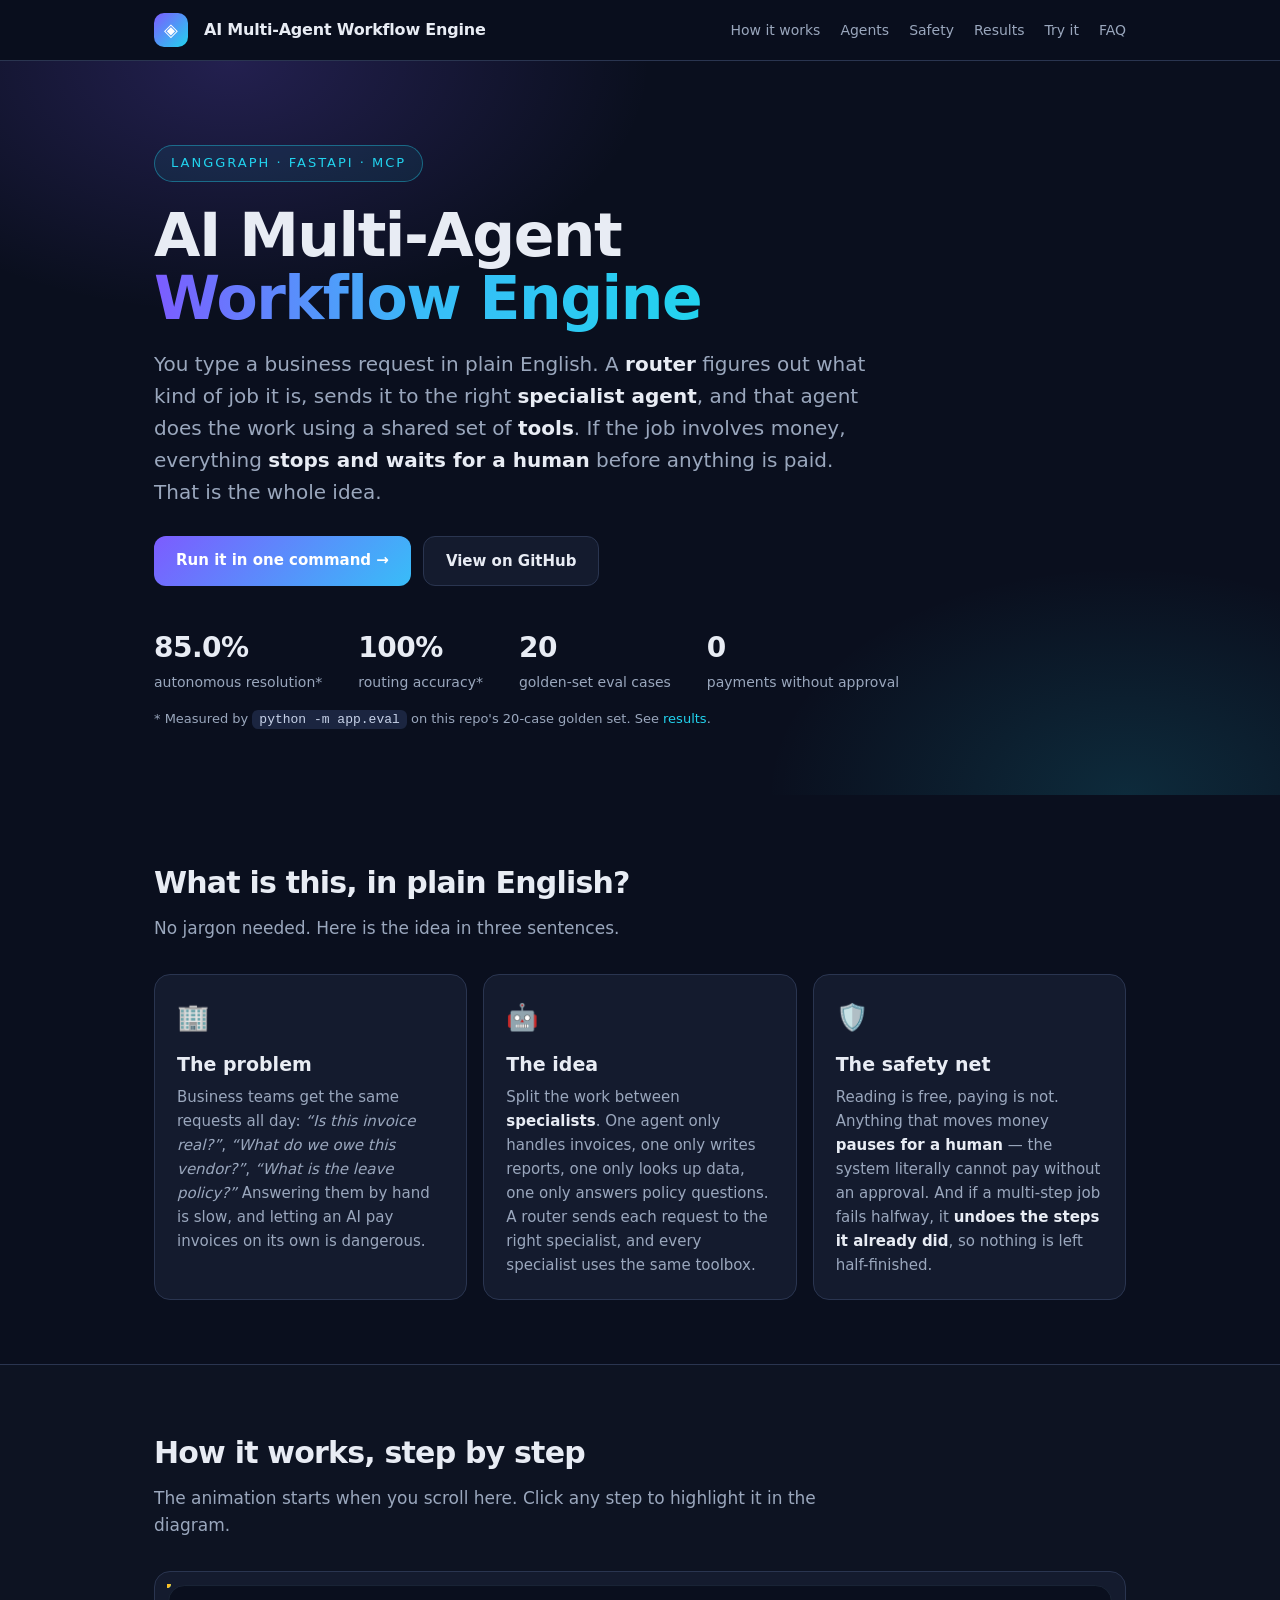
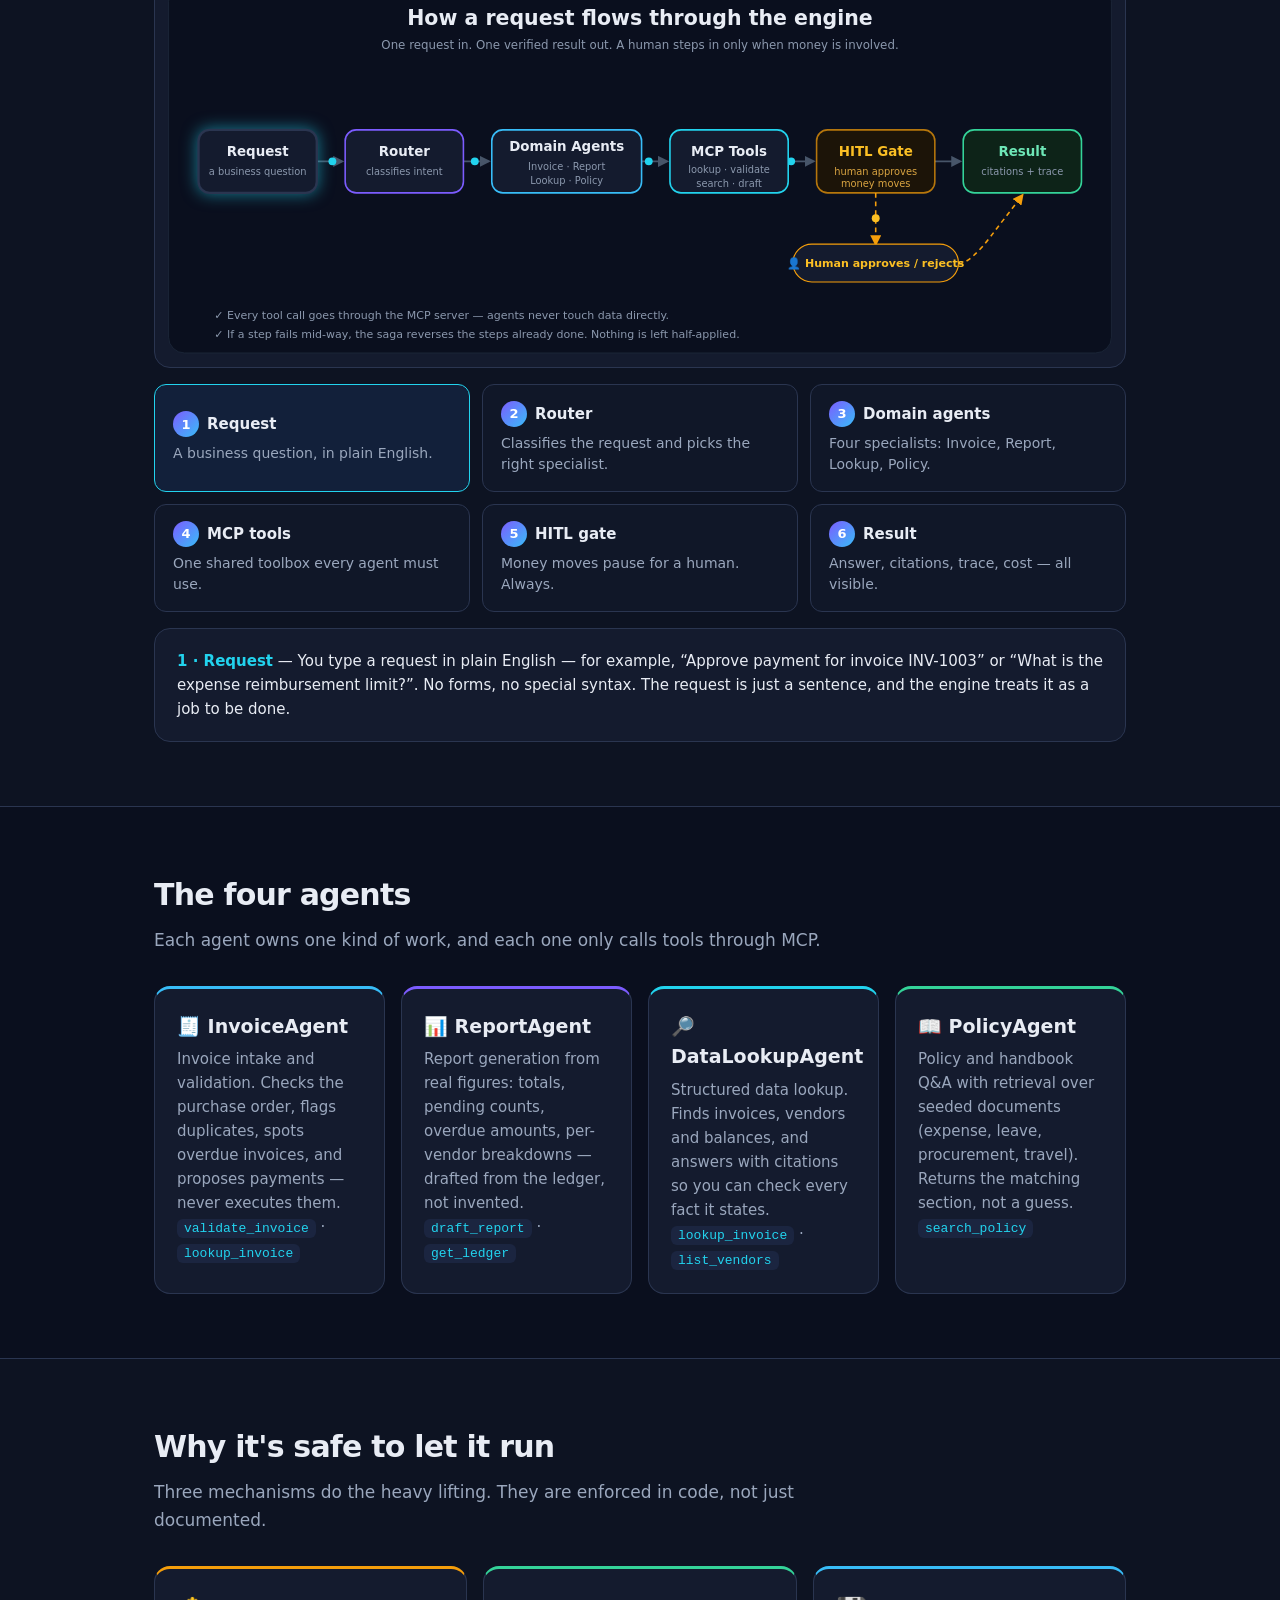
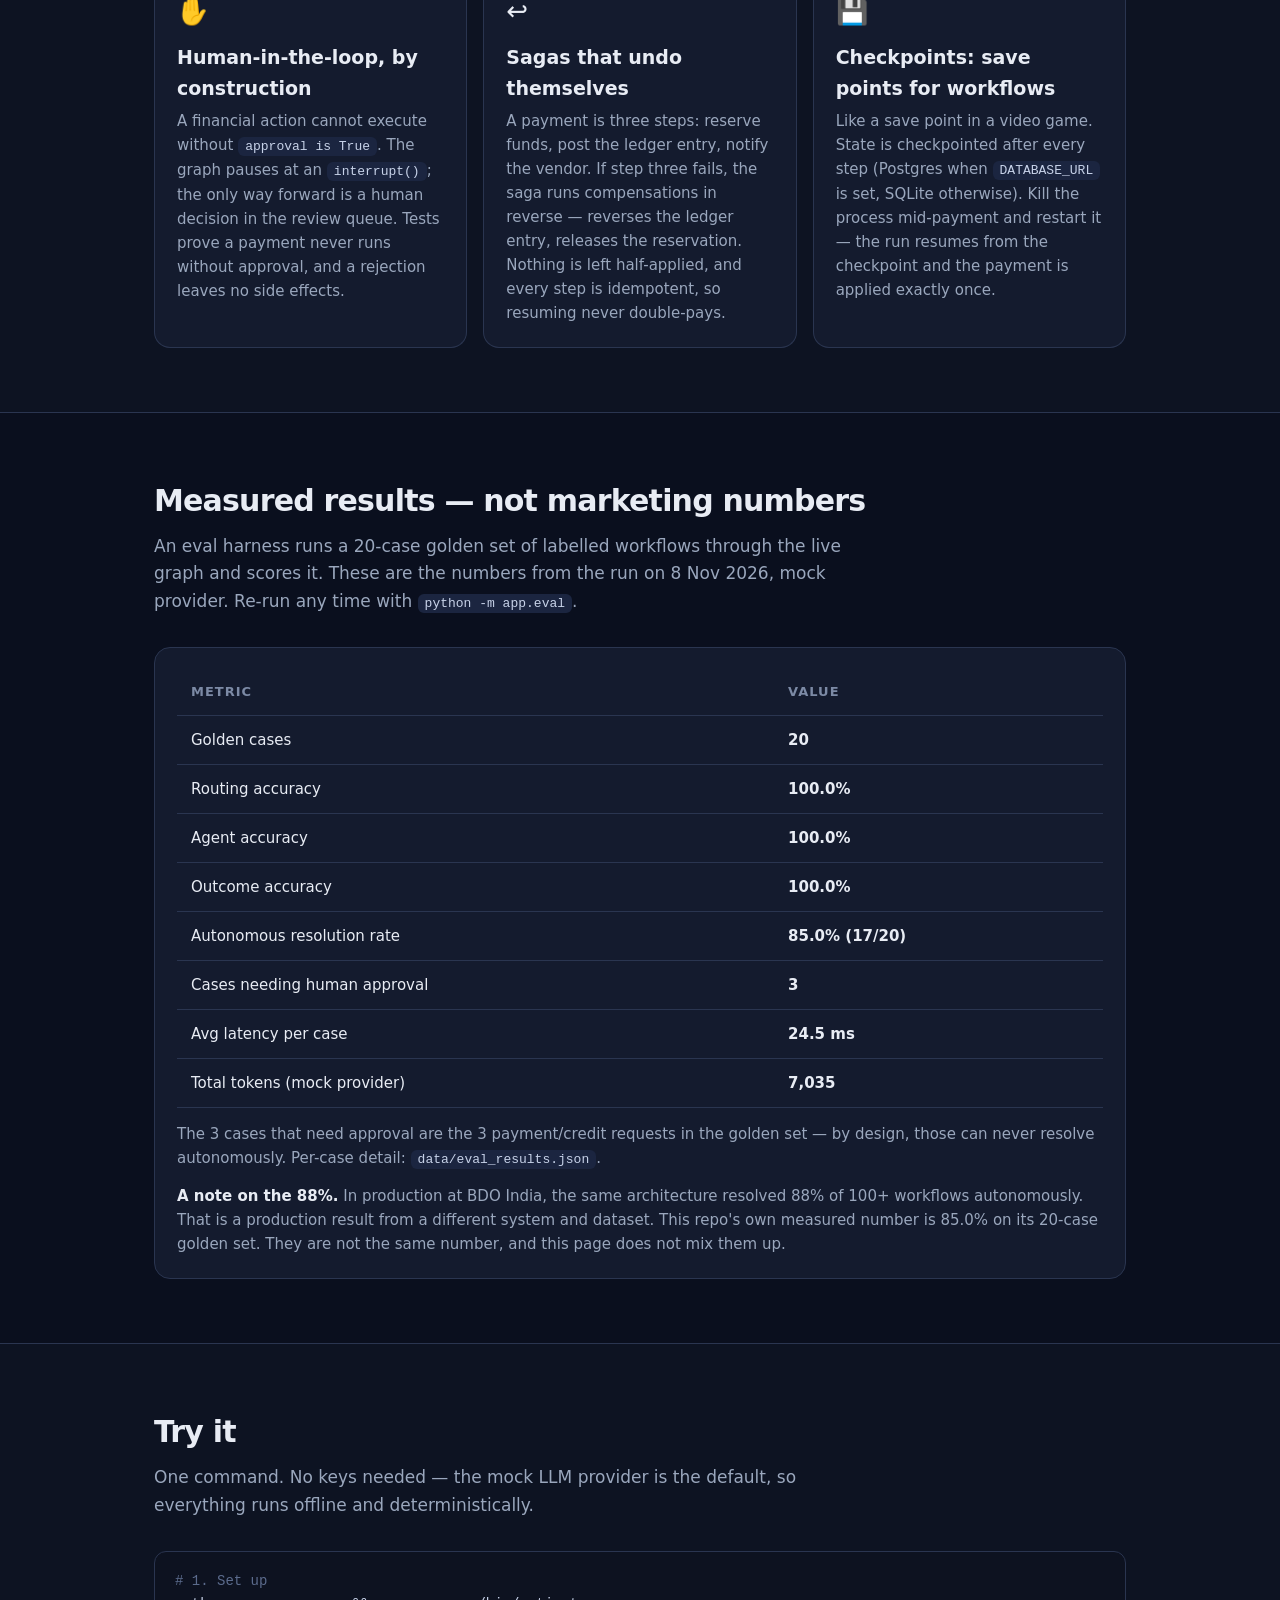
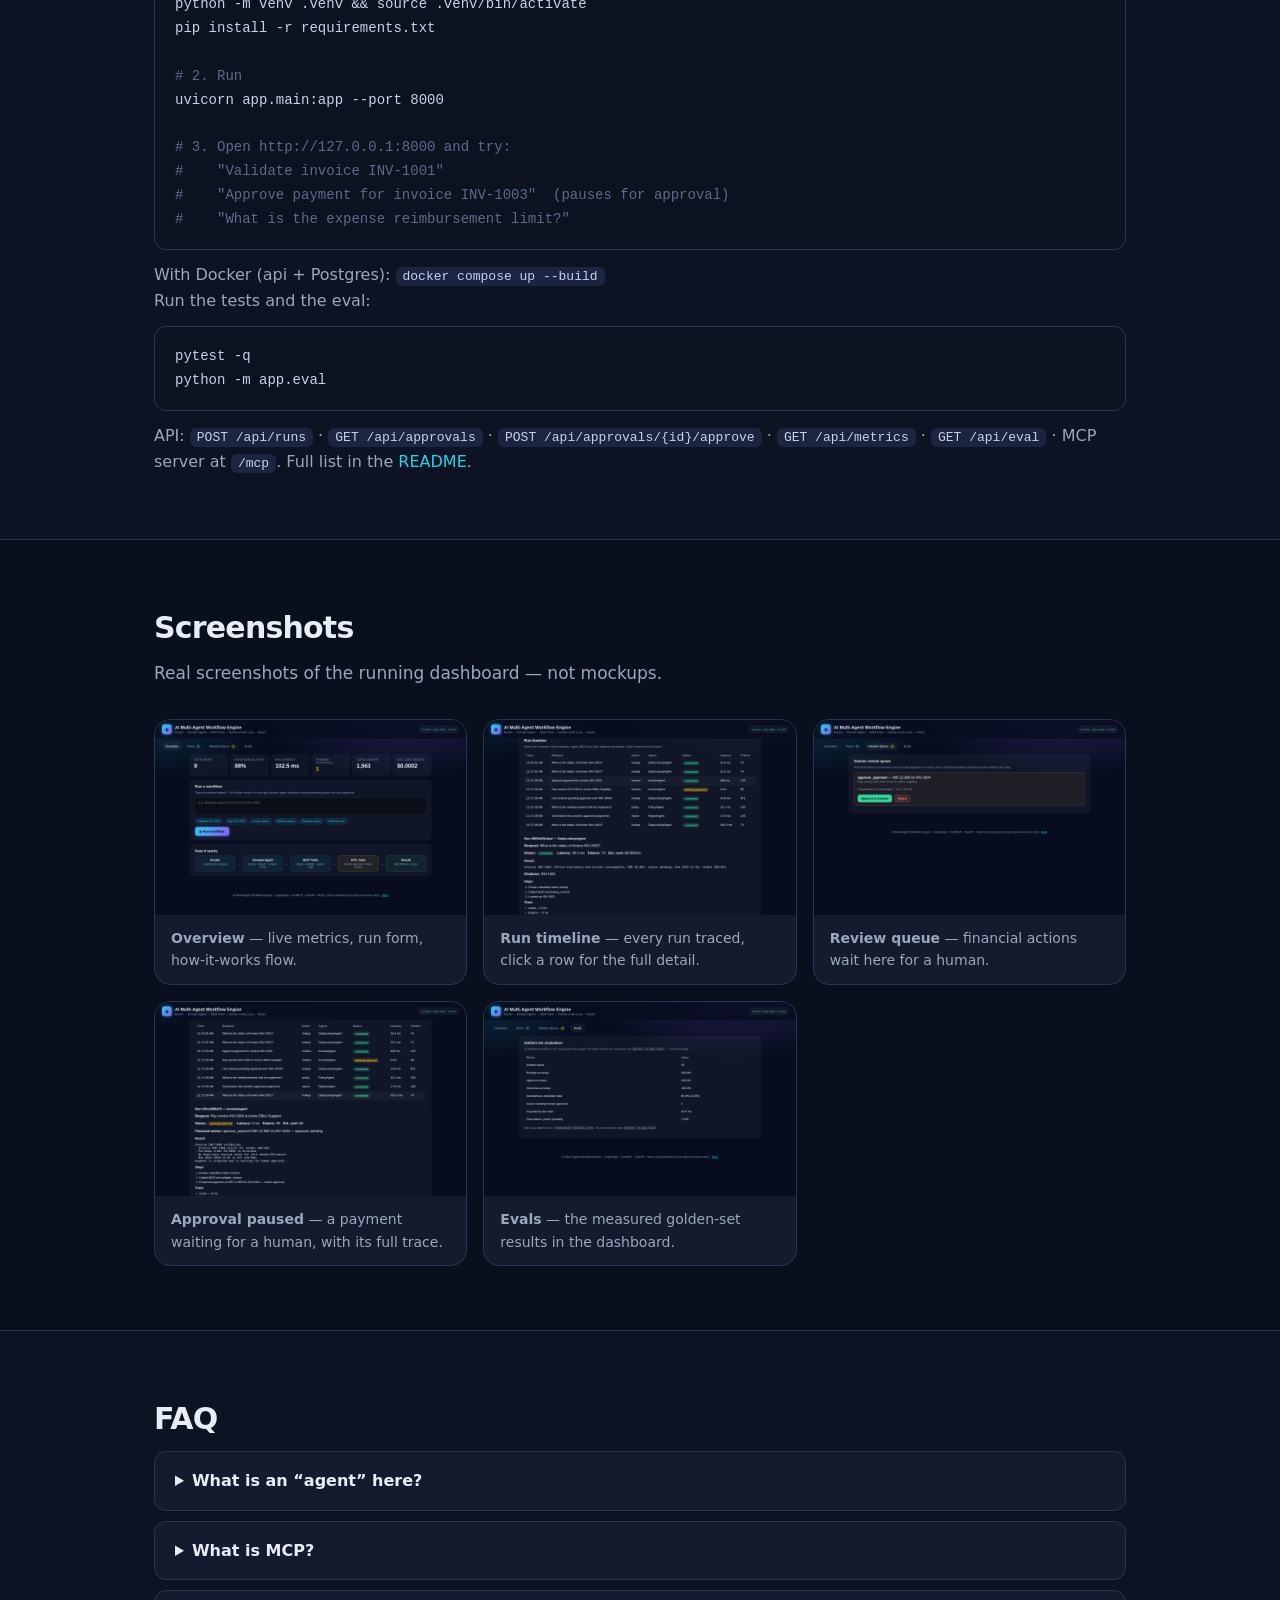
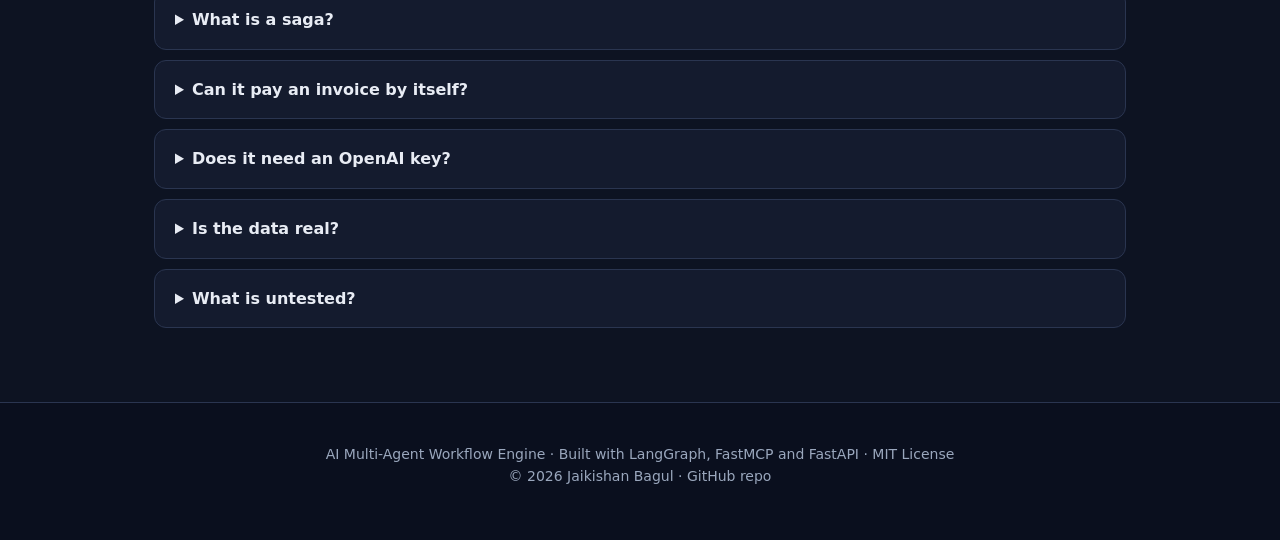
==== docs/index.html @ 7987f797 "Multi-Agent Workflow Engine: LangGraph router, 4 domain agents, MCP tools, HITL gates, compensating " ====
<!doctype html>
<html lang="en">
<head>
<meta charset="utf-8">
<meta name="viewport" content="width=device-width, initial-scale=1">
<title>AI Multi-Agent Workflow Engine — Router, agents, MCP tools, human-in-the-loop</title>
<meta name="description" content="A multi-agent workflow engine for business operations: one router, four specialist agents, every tool through MCP, and a human approves every money move.">
<meta property="og:title" content="AI Multi-Agent Workflow Engine">
<meta property="og:description" content="One router. Four specialist agents. Every tool through MCP. Every financial action paused for a human.">
<meta property="og:image" content="social-preview.png">
<link rel="stylesheet" href="assets/style.css">
</head>
<body>

<header>
  <div class="wrap">
    <div class="logo">◈</div>
    <div class="name">AI Multi-Agent Workflow Engine</div>
    <nav>
      <a href="#how">How it works</a>
      <a href="#agents">Agents</a>
      <a href="#safety">Safety</a>
      <a href="#evals">Results</a>
      <a href="#try">Try it</a>
      <a href="#faq">FAQ</a>
    </nav>
  </div>
</header>

<section class="hero">
  <div class="wrap">
    <span class="badge">LangGraph · FastAPI · MCP</span>
    <h1>AI Multi-Agent<br><span>Workflow Engine</span></h1>
    <p class="lede">You type a business request in plain English. A <b>router</b> figures out what kind of job it is, sends it to the right <b>specialist agent</b>, and that agent does the work using a shared set of <b>tools</b>. If the job involves money, everything <b>stops and waits for a human</b> before anything is paid. That is the whole idea.</p>
    <div class="cta">
      <a class="btn primary" href="#try">Run it in one command →</a>
      <a class="btn" href="https://github.com/ProNoob-Dev/ai-multi-agent-workflow-engine">View on GitHub</a>
    </div>
    <div class="stats">
      <div><b>85.0%</b> autonomous resolution*</div>
      <div><b>100%</b> routing accuracy*</div>
      <div><b>20</b> golden-set eval cases</div>
      <div><b>0</b> payments without approval</div>
    </div>
    <p style="font-size:13px;margin-top:16px">* Measured by <code>python -m app.eval</code> on this repo's 20-case golden set. See <a href="#evals">results</a>.</p>
  </div>
</section>

<section id="what">
  <div class="wrap">
    <h2>What is this, in plain English?</h2>
    <p class="sub">No jargon needed. Here is the idea in three sentences.</p>
    <div class="plain">
      <div class="card">
        <div class="icon">🏢</div>
        <h3>The problem</h3>
        <p>Business teams get the same requests all day: <i>“Is this invoice real?”</i>, <i>“What do we owe this vendor?”</i>, <i>“What is the leave policy?”</i> Answering them by hand is slow, and letting an AI pay invoices on its own is dangerous.</p>
      </div>
      <div class="card">
        <div class="icon">🤖</div>
        <h3>The idea</h3>
        <p>Split the work between <b>specialists</b>. One agent only handles invoices, one only writes reports, one only looks up data, one only answers policy questions. A router sends each request to the right specialist, and every specialist uses the same toolbox.</p>
      </div>
      <div class="card">
        <div class="icon">🛡️</div>
        <h3>The safety net</h3>
        <p>Reading is free, paying is not. Anything that moves money <b>pauses for a human</b> — the system literally cannot pay without an approval. And if a multi-step job fails halfway, it <b>undoes the steps it already did</b>, so nothing is left half-finished.</p>
      </div>
    </div>
  </div>
</section>

<section id="how" class="alt">
  <div class="wrap">
    <h2>How it works, step by step</h2>
    <p class="sub">The animation starts when you scroll here. Click any step to highlight it in the diagram.</p>

    <div class="diagram-box">
      <!-- Inline copy of docs/workflow-diagram.svg, with node ids for highlighting. -->
      <svg id="flow-svg" xmlns="http://www.w3.org/2000/svg" viewBox="0 0 1200 470" role="img" aria-label="Workflow diagram: request flows from router to domain agents, through MCP tools, pauses at the human gate, and reaches a result">
        <defs>
          <linearGradient id="grad" x1="0" y1="0" x2="1" y2="0">
            <stop offset="0" stop-color="#7c5cff"/><stop offset="0.55" stop-color="#38bdf8"/><stop offset="1" stop-color="#22d3ee"/>
          </linearGradient>
          <marker id="arrow" viewBox="0 0 10 10" refX="8" refY="5" markerWidth="7" markerHeight="7" orient="auto-start-reverse"><path d="M 0 0 L 10 5 L 0 10 z" fill="#475569"/></marker>
          <marker id="arrowAmber" viewBox="0 0 10 10" refX="8" refY="5" markerWidth="7" markerHeight="7" orient="auto-start-reverse"><path d="M 0 0 L 10 5 L 0 10 z" fill="#f59e0b"/></marker>
        </defs>
        <rect x="2" y="2" width="1196" height="466" rx="20" fill="#0a0f1e" stroke="#1e293b"/>
        <text x="600" y="52" text-anchor="middle" font-family="Segoe UI, system-ui, sans-serif" font-size="26" font-weight="700" fill="#e8ecf4">How a request flows through the engine</text>
        <text x="600" y="82" text-anchor="middle" font-family="Segoe UI, system-ui, sans-serif" font-size="15" fill="#8b98ad">One request in. One verified result out. A human steps in only when money is involved.</text>
        <g stroke="#475569" stroke-width="2" fill="none">
          <path id="c1" d="M 190 225 H 222" marker-end="url(#arrow)"/>
          <path id="c2" d="M 376 225 H 408" marker-end="url(#arrow)"/>
          <path id="c3" d="M 602 225 H 634" marker-end="url(#arrow)"/>
          <path id="c4" d="M 788 225 H 820" marker-end="url(#arrow)"/>
          <path id="c5" d="M 974 225 H 1006" marker-end="url(#arrow)"/>
        </g>
        <g fill="#22d3ee">
          <circle r="5"><animateMotion dur="2.4s" repeatCount="indefinite"><mpath href="#c1"/></animateMotion></circle>
          <circle r="5"><animateMotion dur="2.4s" begin="0.4s" repeatCount="indefinite"><mpath href="#c2"/></animateMotion></circle>
          <circle r="5"><animateMotion dur="2.4s" begin="0.8s" repeatCount="indefinite"><mpath href="#c3"/></animateMotion></circle>
          <circle r="5"><animateMotion dur="2.4s" begin="1.2s" repeatCount="indefinite"><mpath href="#c4"/></animateMotion></circle>
          <circle r="5"><animateMotion dur="2.4s" begin="1.6s" repeatCount="indefinite"><mpath href="#c5"/></animateMotion></circle>
        </g>
        <g font-family="Segoe UI, system-ui, sans-serif" text-anchor="middle">
          <g class="node" id="node-request">
            <rect class="node-rect" x="40" y="185" width="150" height="80" rx="14" fill="#141b2e" stroke="#2a3550" stroke-width="1.5"/>
            <text x="115" y="218" font-size="17" font-weight="700" fill="#e8ecf4">Request</text>
            <text x="115" y="242" font-size="12.5" fill="#8b98ad">a business question</text>
          </g>
          <g class="node" id="node-router">
            <rect class="node-rect" x="226" y="185" width="150" height="80" rx="14" fill="#141b2e" stroke="#7c5cff" stroke-width="2"/>
            <text x="301" y="218" font-size="17" font-weight="700" fill="#e8ecf4">Router</text>
            <text x="301" y="242" font-size="12.5" fill="#8b98ad">classifies intent</text>
          </g>
          <g class="node" id="node-agents">
            <rect class="node-rect" x="412" y="185" width="190" height="80" rx="14" fill="#141b2e" stroke="#38bdf8" stroke-width="2"/>
            <text x="507" y="212" font-size="17" font-weight="700" fill="#e8ecf4">Domain Agents</text>
            <text x="507" y="236" font-size="12.5" fill="#8b98ad">Invoice · Report</text>
            <text x="507" y="254" font-size="12.5" fill="#8b98ad">Lookup · Policy</text>
          </g>
          <g class="node" id="node-mcp">
            <rect class="node-rect" x="638" y="185" width="150" height="80" rx="14" fill="#141b2e" stroke="#22d3ee" stroke-width="2"/>
            <text x="713" y="218" font-size="17" font-weight="700" fill="#e8ecf4">MCP Tools</text>
            <text x="713" y="240" font-size="12.5" fill="#8b98ad">lookup · validate</text>
            <text x="713" y="257" font-size="12.5" fill="#8b98ad">search · draft</text>
          </g>
          <g class="node" id="node-hitl">
            <rect class="node-rect" x="824" y="185" width="150" height="80" rx="14" fill="#1c1408" stroke="#f59e0b" stroke-width="2">
              <animate attributeName="stroke-opacity" values="1;0.45;1" dur="2s" repeatCount="indefinite"/>
            </rect>
            <text x="899" y="218" font-size="17" font-weight="700" fill="#fbbf24">HITL Gate</text>
            <text x="899" y="242" font-size="12.5" fill="#d9a441">human approves</text>
            <text x="899" y="258" font-size="12.5" fill="#d9a441">money moves</text>
          </g>
          <g class="node" id="node-result">
            <rect class="node-rect" x="1010" y="185" width="150" height="80" rx="14" fill="#0d2318" stroke="#34d399" stroke-width="2"/>
            <text x="1085" y="218" font-size="17" font-weight="700" fill="#6ee7b7">Result</text>
            <text x="1085" y="242" font-size="12.5" fill="#8b98ad">citations + trace</text>
          </g>
        </g>
        <g stroke="#f59e0b" stroke-width="2" fill="none" stroke-dasharray="6 5">
          <path id="h1" d="M 899 265 V 330" marker-end="url(#arrowAmber)"/>
          <path id="h2" d="M 1004 355 C 1014 355 1030 340 1045 320 C 1058 303 1072 285 1085 268" marker-end="url(#arrowAmber)"/>
        </g>
        <g fill="#fbbf24">
          <circle r="5"><animateMotion dur="3s" repeatCount="indefinite"><mpath href="#h1"/></animateMotion></circle>
          <circle r="5"><animateMotion dur="3s" begin="1.5s" repeatCount="indefinite"><mpath href="#h2"/></animateMotion></circle>
        </g>
        <rect x="794" y="330" width="210" height="48" rx="24" fill="#141b2e" stroke="#f59e0b" stroke-width="1.5"/>
        <text x="899" y="359" text-anchor="middle" font-family="Segoe UI, system-ui, sans-serif" font-size="14" font-weight="600" fill="#fbbf24">👤 Human approves / rejects</text>
        <g font-family="Segoe UI, system-ui, sans-serif" font-size="14" fill="#8b98ad">
          <text x="60" y="425">✓ Every tool call goes through the MCP server — agents never touch data directly.</text>
          <text x="60" y="449">✓ If a step fails mid-way, the saga reverses the steps already done. Nothing is left half-applied.</text>
        </g>
      </svg>
    </div>

    <div class="steps" id="steps">
      <button class="step active" data-node="node-request" data-title="1 · Request" data-body="You type a request in plain English — for example, “Approve payment for invoice INV-1003” or “What is the expense reimbursement limit?”. No forms, no special syntax. The request is just a sentence, and the engine treats it as a job to be done.">
        <span class="num">1</span><span class="title">Request</span>
        <p>A business question, in plain English.</p>
      </button>
      <button class="step" data-node="node-router" data-title="2 · Router" data-body="The Router reads the sentence and decides what kind of job it is: an invoice job, a report job, a data lookup, or a policy question. Think of a receptionist who knows exactly which department to send you to. By default it uses simple, deterministic rules — plug in Azure OpenAI and a real model does the classifying instead.">
        <span class="num">2</span><span class="title">Router</span>
        <p>Classifies the request and picks the right specialist.</p>
      </button>
      <button class="step" data-node="node-agents" data-title="3 · Domain agents" data-body="Four specialists, each good at one thing: InvoiceAgent validates invoices and proposes payments; ReportAgent drafts reports from real figures; DataLookupAgent finds records and answers with citations; PolicyAgent answers handbook questions using retrieval over seeded policy documents. A specialist never does another specialist's job.">
        <span class="num">3</span><span class="title">Domain agents</span>
        <p>Four specialists: Invoice, Report, Lookup, Policy.</p>
      </button>
      <button class="step" data-node="node-mcp" data-title="4 · MCP tools" data-body="Agents never touch data directly. Every lookup, validation, search and draft goes through a FastMCP tool server — one shared toolbox with named tools like lookup_invoice, validate_invoice and search_policy. Because all data access flows through one place, it can be logged, audited and swapped without touching the agents. The server is also exposed over HTTP at /mcp for external clients.">
        <span class="num">4</span><span class="title">MCP tools</span>
        <p>One shared toolbox every agent must use.</p>
      </button>
      <button class="step" data-node="node-hitl" data-title="5 · Human-in-the-loop gate" data-body="This is the load-bearing part. If a job involves money — approve a payment, issue a credit, send money — the workflow literally pauses inside the graph (LangGraph interrupt) and waits in the review queue. No code path can execute the payment without approval is True. A human clicks Approve &amp; execute or Reject in the dashboard. Rejecting leaves zero side effects behind.">
        <span class="num">5</span><span class="title">HITL gate</span>
        <p>Money moves pause for a human. Always.</p>
      </button>
      <button class="step" data-node="node-result" data-title="6 · Result" data-body="The answer comes back with citations (which invoice, which policy section), the full step trace, and the run's latency, token count and cost. If the job was a payment, the result also shows the saga log — every step that ran, and every compensation that ran if something failed.">
        <span class="num">6</span><span class="title">Result</span>
        <p>Answer, citations, trace, cost — all visible.</p>
      </button>
    </div>

    <div class="step-detail" id="step-detail">
      <b>1 · Request</b> — You type a request in plain English — for example, “Approve payment for invoice INV-1003” or “What is the expense reimbursement limit?”. No forms, no special syntax. The request is just a sentence, and the engine treats it as a job to be done.
    </div>
  </div>
</section>

<section id="agents">
  <div class="wrap">
    <h2>The four agents</h2>
    <p class="sub">Each agent owns one kind of work, and each one only calls tools through MCP.</p>
    <div class="agents">
      <div class="card agent">
        <h3>🧾 InvoiceAgent</h3>
        <p>Invoice intake and validation. Checks the purchase order, flags duplicates, spots overdue invoices, and proposes payments — never executes them.</p>
        <p><code>validate_invoice</code> · <code>lookup_invoice</code></p>
      </div>
      <div class="card agent">
        <h3>📊 ReportAgent</h3>
        <p>Report generation from real figures: totals, pending counts, overdue amounts, per-vendor breakdowns — drafted from the ledger, not invented.</p>
        <p><code>draft_report</code> · <code>get_ledger</code></p>
      </div>
      <div class="card agent">
        <h3>🔎 DataLookupAgent</h3>
        <p>Structured data lookup. Finds invoices, vendors and balances, and answers with citations so you can check every fact it states.</p>
        <p><code>lookup_invoice</code> · <code>list_vendors</code></p>
      </div>
      <div class="card agent">
        <h3>📖 PolicyAgent</h3>
        <p>Policy and handbook Q&amp;A with retrieval over seeded documents (expense, leave, procurement, travel). Returns the matching section, not a guess.</p>
        <p><code>search_policy</code></p>
      </div>
    </div>
  </div>
</section>

<section id="safety" class="alt">
  <div class="wrap">
    <h2>Why it's safe to let it run</h2>
    <p class="sub">Three mechanisms do the heavy lifting. They are enforced in code, not just documented.</p>
    <div class="safety">
      <div class="card">
        <div class="icon">✋</div>
        <h3>Human-in-the-loop, by construction</h3>
        <p>A financial action cannot execute without <code>approval is True</code>. The graph pauses at an <code>interrupt()</code>; the only way forward is a human decision in the review queue. Tests prove a payment never runs without approval, and a rejection leaves no side effects.</p>
      </div>
      <div class="card">
        <div class="icon">↩️</div>
        <h3>Sagas that undo themselves</h3>
        <p>A payment is three steps: reserve funds, post the ledger entry, notify the vendor. If step three fails, the saga runs compensations in reverse — reverses the ledger entry, releases the reservation. Nothing is left half-applied, and every step is idempotent, so resuming never double-pays.</p>
      </div>
      <div class="card">
        <div class="icon">💾</div>
        <h3>Checkpoints: save points for workflows</h3>
        <p>Like a save point in a video game. State is checkpointed after every step (Postgres when <code>DATABASE_URL</code> is set, SQLite otherwise). Kill the process mid-payment and restart it — the run resumes from the checkpoint and the payment is applied exactly once.</p>
      </div>
    </div>
  </div>
</section>

<section id="evals">
  <div class="wrap">
    <h2>Measured results — not marketing numbers</h2>
    <p class="sub">An eval harness runs a 20-case golden set of labelled workflows through the live graph and scores it. These are the numbers from the run on 8 Nov 2026, mock provider. Re-run any time with <code>python -m app.eval</code>.</p>
    <div class="card">
      <table>
        <thead><tr><th>Metric</th><th>Value</th></tr></thead>
        <tbody>
          <tr><td>Golden cases</td><td>20</td></tr>
          <tr><td>Routing accuracy</td><td>100.0%</td></tr>
          <tr><td>Agent accuracy</td><td>100.0%</td></tr>
          <tr><td>Outcome accuracy</td><td>100.0%</td></tr>
          <tr><td>Autonomous resolution rate</td><td>85.0% (17/20)</td></tr>
          <tr><td>Cases needing human approval</td><td>3</td></tr>
          <tr><td>Avg latency per case</td><td>24.5 ms</td></tr>
          <tr><td>Total tokens (mock provider)</td><td>7,035</td></tr>
        </tbody>
      </table>
      <p class="eval-note">The 3 cases that need approval are the 3 payment/credit requests in the golden set — by design, those can never resolve autonomously. Per-case detail: <code>data/eval_results.json</code>.</p>
      <p class="eval-note"><b>A note on the 88%.</b> In production at BDO India, the same architecture resolved 88% of 100+ workflows autonomously. That is a production result from a different system and dataset. This repo's own measured number is 85.0% on its 20-case golden set. They are not the same number, and this page does not mix them up.</p>
    </div>
  </div>
</section>

<section id="try" class="alt">
  <div class="wrap">
    <h2>Try it</h2>
    <p class="sub">One command. No keys needed — the mock LLM provider is the default, so everything runs offline and deterministically.</p>
<pre><span class="c"># 1. Set up</span>
python -m venv .venv && source .venv/bin/activate
pip install -r requirements.txt

<span class="c"># 2. Run</span>
uvicorn app.main:app --port 8000

<span class="c"># 3. Open http://127.0.0.1:8000 and try:</span>
<span class="c">#    "Validate invoice INV-1001"</span>
<span class="c">#    "Approve payment for invoice INV-1003"  (pauses for approval)</span>
<span class="c">#    "What is the expense reimbursement limit?"</span></pre>
    <p>With Docker (api + Postgres): <code>docker compose up --build</code></p>
    <p>Run the tests and the eval:</p>
<pre>pytest -q
python -m app.eval</pre>
    <p>API: <code>POST /api/runs</code> · <code>GET /api/approvals</code> · <code>POST /api/approvals/{id}/approve</code> · <code>GET /api/metrics</code> · <code>GET /api/eval</code> · MCP server at <code>/mcp</code>. Full list in the <a href="https://github.com/ProNoob-Dev/ai-multi-agent-workflow-engine">README</a>.</p>
  </div>
</section>

<section id="shots">
  <div class="wrap">
    <h2>Screenshots</h2>
    <p class="sub">Real screenshots of the running dashboard — not mockups.</p>
    <div class="shots">
      <figure><img src="screenshots/01-overview.png" alt="Dashboard overview with metrics cards and run form"><figcaption><b>Overview</b> — live metrics, run form, how-it-works flow.</figcaption></figure>
      <figure><img src="screenshots/02-run-detail.png" alt="Run timeline with a run detail showing steps and trace"><figcaption><b>Run timeline</b> — every run traced, click a row for the full detail.</figcaption></figure>
      <figure><img src="screenshots/03-review-queue.png" alt="Human review queue with a payment awaiting approval"><figcaption><b>Review queue</b> — financial actions wait here for a human.</figcaption></figure>
      <figure><img src="screenshots/04-approval-paused.png" alt="A payment run paused at the human gate, showing the financial action and trace"><figcaption><b>Approval paused</b> — a payment waiting for a human, with its full trace.</figcaption></figure>
      <figure><img src="screenshots/05-evals.png" alt="Eval panel showing measured results"><figcaption><b>Evals</b> — the measured golden-set results in the dashboard.</figcaption></figure>
    </div>
  </div>
</section>

<section id="faq" class="alt">
  <div class="wrap">
    <h2>FAQ</h2>
    <div class="faq">
      <details>
        <summary>What is an “agent” here?</summary>
        <p>A specialist worker that does one kind of job. The InvoiceAgent only handles invoices; the PolicyAgent only answers policy questions. Splitting the work makes each one easier to test, easier to trust, and easier to replace.</p>
      </details>
      <details>
        <summary>What is MCP?</summary>
        <p>The Model Context Protocol — a standard way for an AI system to call tools. Here it is a FastMCP server that exposes named tools (lookup, validate, search, draft). Agents call the tools; they never touch the data directly, so every data access is logged in one place.</p>
      </details>
      <details>
        <summary>What is a saga?</summary>
        <p>A multi-step job where every step knows how to undo itself. If step three fails, steps two and one are undone in reverse order. Think of it as a checklist that erases itself cleanly when something goes wrong.</p>
      </details>
      <details>
        <summary>Can it pay an invoice by itself?</summary>
        <p>No — and that is the point. A payment pauses at the human-in-the-loop gate and waits in the review queue. The graph cannot proceed without a human clicking Approve. The tests prove it: a payment without approval never executes, and a rejection leaves zero side effects.</p>
      </details>
      <details>
        <summary>Does it need an OpenAI key?</summary>
        <p>No. The mock provider is the default: deterministic, offline, and what the tests and eval use. Set <code>AZURE_OPENAI_ENDPOINT</code>, <code>AZURE_OPENAI_API_KEY</code> and <code>AZURE_OPENAI_DEPLOYMENT</code> to switch to a real Azure OpenAI model — and re-run the eval before quoting any accuracy number with it.</p>
      </details>
      <details>
        <summary>Is the data real?</summary>
        <p>No. Vendors, invoices and policies are realistic but invented seed data, for demo and evaluation. The golden set uses dates relative to today so it never goes stale.</p>
      </details>
      <details>
        <summary>What is untested?</summary>
        <p>The Docker path and the Postgres checkpointer were not run end to end on the build machine (no Docker or Postgres there), and the Qdrant backend needs a live Qdrant server to verify. The default JSON + SQLite path is fully tested — 34 tests, all passing. The README lists every limitation honestly.</p>
      </details>
    </div>
  </div>
</section>

<footer>
  <div class="wrap">
    <p>AI Multi-Agent Workflow Engine · Built with LangGraph, FastMCP and FastAPI · MIT License</p>
    <p>© 2026 <a href="https://github.com/ProNoob-Dev">Jaikishan Bagul</a> · <a href="https://github.com/ProNoob-Dev/ai-multi-agent-workflow-engine">GitHub repo</a></p>
  </div>
</footer>

<script src="assets/script.js"></script>
</body>
</html>
---- docs/assets/style.css ----
/* GitHub Pages site — same deep-navy AI look as the dashboard. */
:root {
  --bg: #0a0f1e;
  --bg2: #0d1322;
  --card: #141b2e;
  --card2: #101728;
  --border: #2a3550;
  --text: #e8ecf4;
  --muted: #9aa7bd;
  --dim: #7c8aa5;
  --accent: #7c5cff;
  --cyan: #22d3ee;
  --blue: #38bdf8;
  --amber: #f59e0b;
  --amber-text: #fbbf24;
  --green: #34d399;
  --green-text: #6ee7b7;
  --radius: 16px;
}

* { margin: 0; padding: 0; box-sizing: border-box; }

body {
  background: var(--bg);
  color: var(--text);
  font-family: "Segoe UI", system-ui, -apple-system, sans-serif;
  line-height: 1.6;
  -webkit-font-smoothing: antialiased;
}

a { color: var(--cyan); text-decoration: none; }
a:hover { text-decoration: underline; }

.wrap { max-width: 1020px; margin: 0 auto; padding: 0 24px; }

/* ---------- header ---------- */
header {
  position: sticky; top: 0; z-index: 50;
  background: rgba(10, 15, 30, 0.85);
  backdrop-filter: blur(10px);
  border-bottom: 1px solid var(--border);
}
header .wrap { display: flex; align-items: center; gap: 16px; height: 60px; }
.logo {
  width: 34px; height: 34px; border-radius: 10px;
  background: linear-gradient(135deg, var(--accent), var(--cyan));
  display: grid; place-items: center; font-size: 18px; color: #fff;
  flex: none;
}
header .name { font-weight: 700; font-size: 16px; letter-spacing: -0.2px; }
header nav { margin-left: auto; display: flex; gap: 20px; font-size: 14px; }
header nav a { color: var(--muted); }
header nav a:hover { color: var(--text); text-decoration: none; }
@media (max-width: 700px) { header nav { display: none; } }

/* ---------- hero ---------- */
.hero {
  padding: 84px 0 64px;
  background:
    radial-gradient(700px 420px at 18% 0%, rgba(124, 92, 255, 0.22), transparent 60%),
    radial-gradient(600px 380px at 88% 100%, rgba(34, 211, 238, 0.14), transparent 60%);
}
.hero .badge {
  display: inline-block; font-size: 13px; letter-spacing: 2px; text-transform: uppercase;
  color: var(--cyan); border: 1px solid rgba(34, 211, 238, 0.4);
  border-radius: 999px; padding: 7px 16px; background: rgba(34, 211, 238, 0.08);
}
.hero h1 {
  font-size: clamp(38px, 6vw, 60px); line-height: 1.05; letter-spacing: -1.5px;
  margin: 22px 0 18px;
}
.hero h1 span {
  background: linear-gradient(90deg, var(--accent), var(--blue), var(--cyan));
  -webkit-background-clip: text; background-clip: text; color: transparent;
}
.hero p.lede { font-size: 20px; color: var(--muted); max-width: 720px; }
.hero p.lede b { color: var(--text); }
.hero .cta { display: flex; gap: 12px; margin-top: 28px; flex-wrap: wrap; }
.btn {
  display: inline-block; padding: 12px 22px; border-radius: 12px;
  font-weight: 600; font-size: 15px; border: 1px solid var(--border);
  background: var(--card); color: var(--text);
}
.btn:hover { text-decoration: none; border-color: var(--accent); }
.btn.primary {
  background: linear-gradient(135deg, var(--accent), var(--blue));
  border: none; color: #fff;
}
.hero .stats { display: flex; gap: 36px; margin-top: 40px; flex-wrap: wrap; }
.hero .stats div { font-size: 14px; color: var(--muted); }
.hero .stats b { display: block; font-size: 28px; color: var(--text); letter-spacing: -0.5px; }

/* ---------- sections ---------- */
section { padding: 64px 0; }
section.alt { background: var(--bg2); border-top: 1px solid var(--border); border-bottom: 1px solid var(--border); }
h2 { font-size: 30px; letter-spacing: -0.8px; margin-bottom: 8px; }
.sub { color: var(--muted); font-size: 17px; max-width: 720px; margin-bottom: 32px; }
h3 { font-size: 19px; margin-bottom: 6px; }
p { color: var(--muted); }
p b, li b { color: var(--text); }

/* plain-english explainer */
.plain { display: grid; grid-template-columns: repeat(auto-fit, minmax(280px, 1fr)); gap: 16px; }
.card {
  background: var(--card); border: 1px solid var(--border);
  border-radius: var(--radius); padding: 22px;
}
.card .icon { font-size: 26px; margin-bottom: 10px; }
.card p { font-size: 15px; }

/* interactive diagram */
.diagram-box {
  background: var(--card); border: 1px solid var(--border);
  border-radius: var(--radius); padding: 12px; overflow-x: auto;
}
.diagram-box svg { width: 100%; height: auto; display: block; min-width: 720px; }
.diagram-box svg .node-rect { transition: filter 0.25s ease, stroke-width 0.25s ease; }
.diagram-box svg g.node.hl .node-rect {
  filter: drop-shadow(0 0 10px rgba(34, 211, 238, 0.55));
  stroke-width: 3;
}
.steps { display: grid; grid-template-columns: repeat(auto-fit, minmax(280px, 1fr)); gap: 12px; margin-top: 16px; }
.step {
  text-align: left; cursor: pointer; background: var(--card2);
  border: 1px solid var(--border); border-radius: 12px; padding: 16px 18px;
  color: var(--text); font-family: inherit; font-size: 15px; line-height: 1.5;
}
.step:hover { border-color: var(--accent); }
.step.active { border-color: var(--cyan); background: #12203a; }
.step .num {
  display: inline-grid; place-items: center; width: 26px; height: 26px;
  border-radius: 50%; background: linear-gradient(135deg, var(--accent), var(--blue));
  color: #fff; font-size: 13px; font-weight: 700; margin-right: 8px; vertical-align: middle;
}
.step .title { font-weight: 700; }
.step p { font-size: 14px; margin-top: 6px; }
.step-detail {
  margin-top: 16px; background: var(--card); border: 1px solid var(--border);
  border-radius: var(--radius); padding: 20px 22px; font-size: 15px;
}
.step-detail b { color: var(--cyan); }

/* agents grid */
.agents { display: grid; grid-template-columns: repeat(auto-fit, minmax(220px, 1fr)); gap: 16px; }
.agent { border-top: 3px solid var(--blue); }
.agent:nth-child(2) { border-top-color: var(--accent); }
.agent:nth-child(3) { border-top-color: var(--cyan); }
.agent:nth-child(4) { border-top-color: var(--green); }
.agent code { color: var(--cyan); font-size: 13px; }

/* safety section */
.safety { display: grid; grid-template-columns: repeat(auto-fit, minmax(280px, 1fr)); gap: 16px; }
.safety .card { border-top: 3px solid var(--amber); }
.safety .card:nth-child(2) { border-top-color: var(--green); }
.safety .card:nth-child(3) { border-top-color: var(--blue); }

/* eval table */
table { width: 100%; border-collapse: collapse; font-size: 15px; }
th, td { text-align: left; padding: 12px 14px; border-bottom: 1px solid var(--border); }
th { color: var(--dim); font-weight: 600; font-size: 13px; text-transform: uppercase; letter-spacing: 1px; }
td:last-child { font-weight: 700; }
.eval-note { font-size: 14px; margin-top: 14px; }
.eval-note code, code { background: #1b2540; padding: 2px 7px; border-radius: 6px; font-size: 13px; color: #c7d2e8; }

/* quickstart */
pre {
  background: #0d1220; border: 1px solid var(--border); border-radius: 12px;
  padding: 18px 20px; overflow-x: auto; font-size: 14px; line-height: 1.7;
  color: #c7d2e8; margin: 12px 0;
}
pre .c { color: #5b6b8c; }

/* screenshots */
.shots { display: grid; grid-template-columns: repeat(auto-fit, minmax(300px, 1fr)); gap: 16px; }
.shots figure { background: var(--card); border: 1px solid var(--border); border-radius: var(--radius); overflow: hidden; }
.shots img { width: 100%; display: block; }
.shots figcaption { padding: 12px 16px; font-size: 14px; color: var(--muted); }

/* FAQ */
.faq details {
  background: var(--card); border: 1px solid var(--border);
  border-radius: 12px; padding: 16px 20px; margin-bottom: 10px;
}
.faq summary { cursor: pointer; font-weight: 700; font-size: 16px; color: var(--text); }
.faq summary:hover { color: var(--cyan); }
.faq p { margin-top: 8px; font-size: 15px; }

footer { padding: 40px 0 56px; color: var(--dim); font-size: 14px; text-align: center; }
footer a { color: var(--muted); }
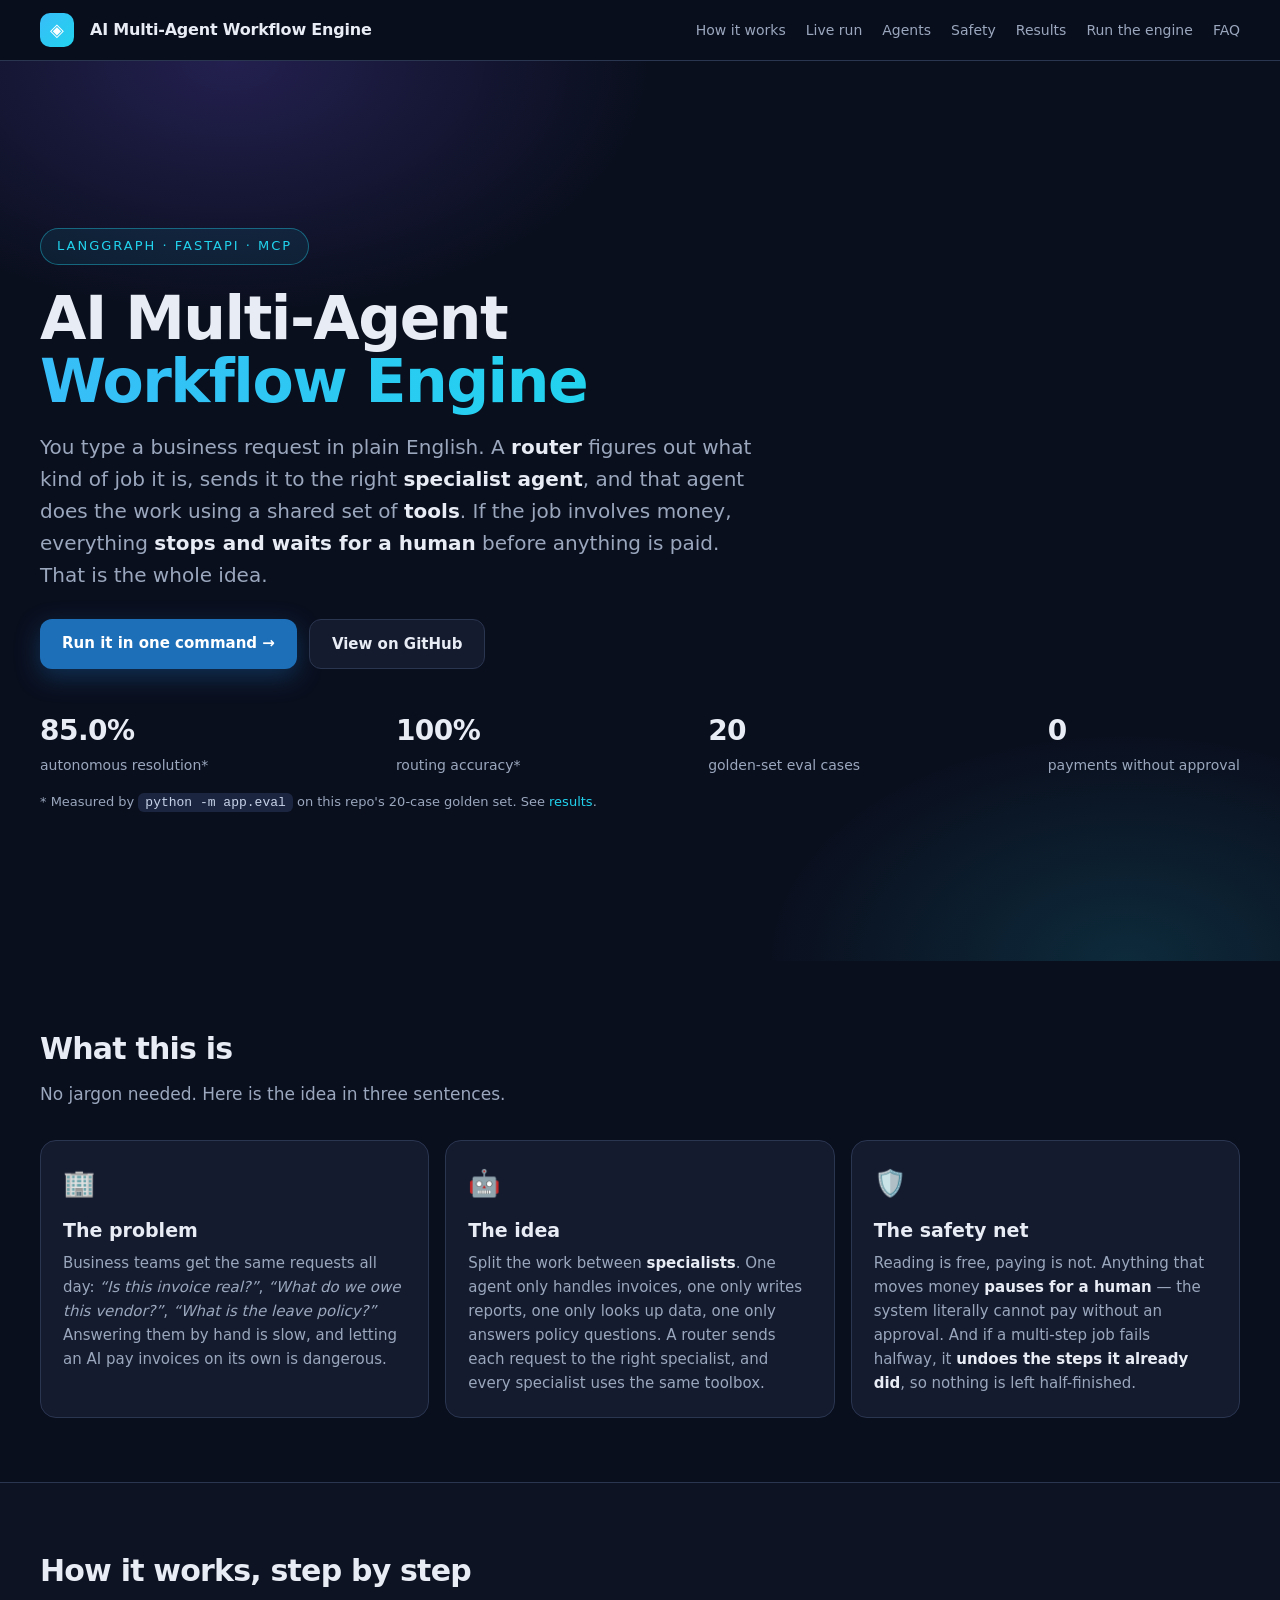
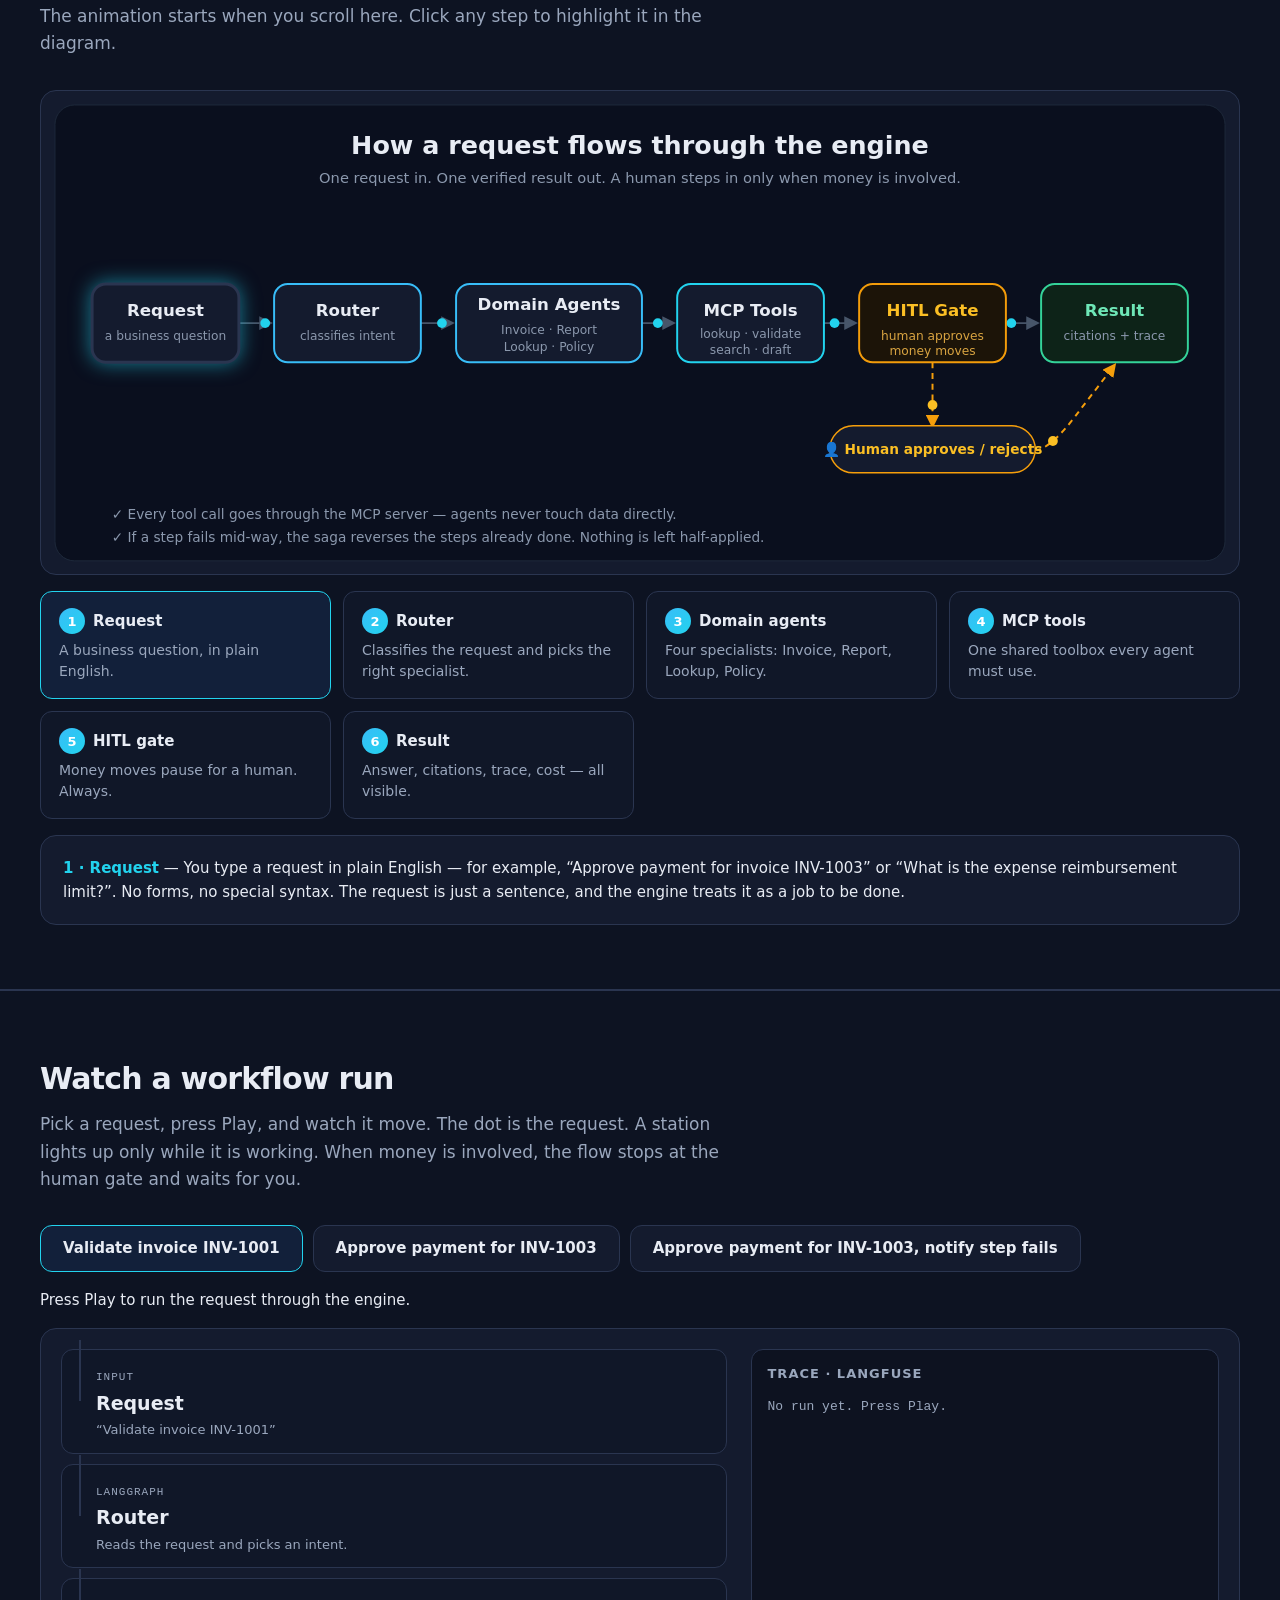
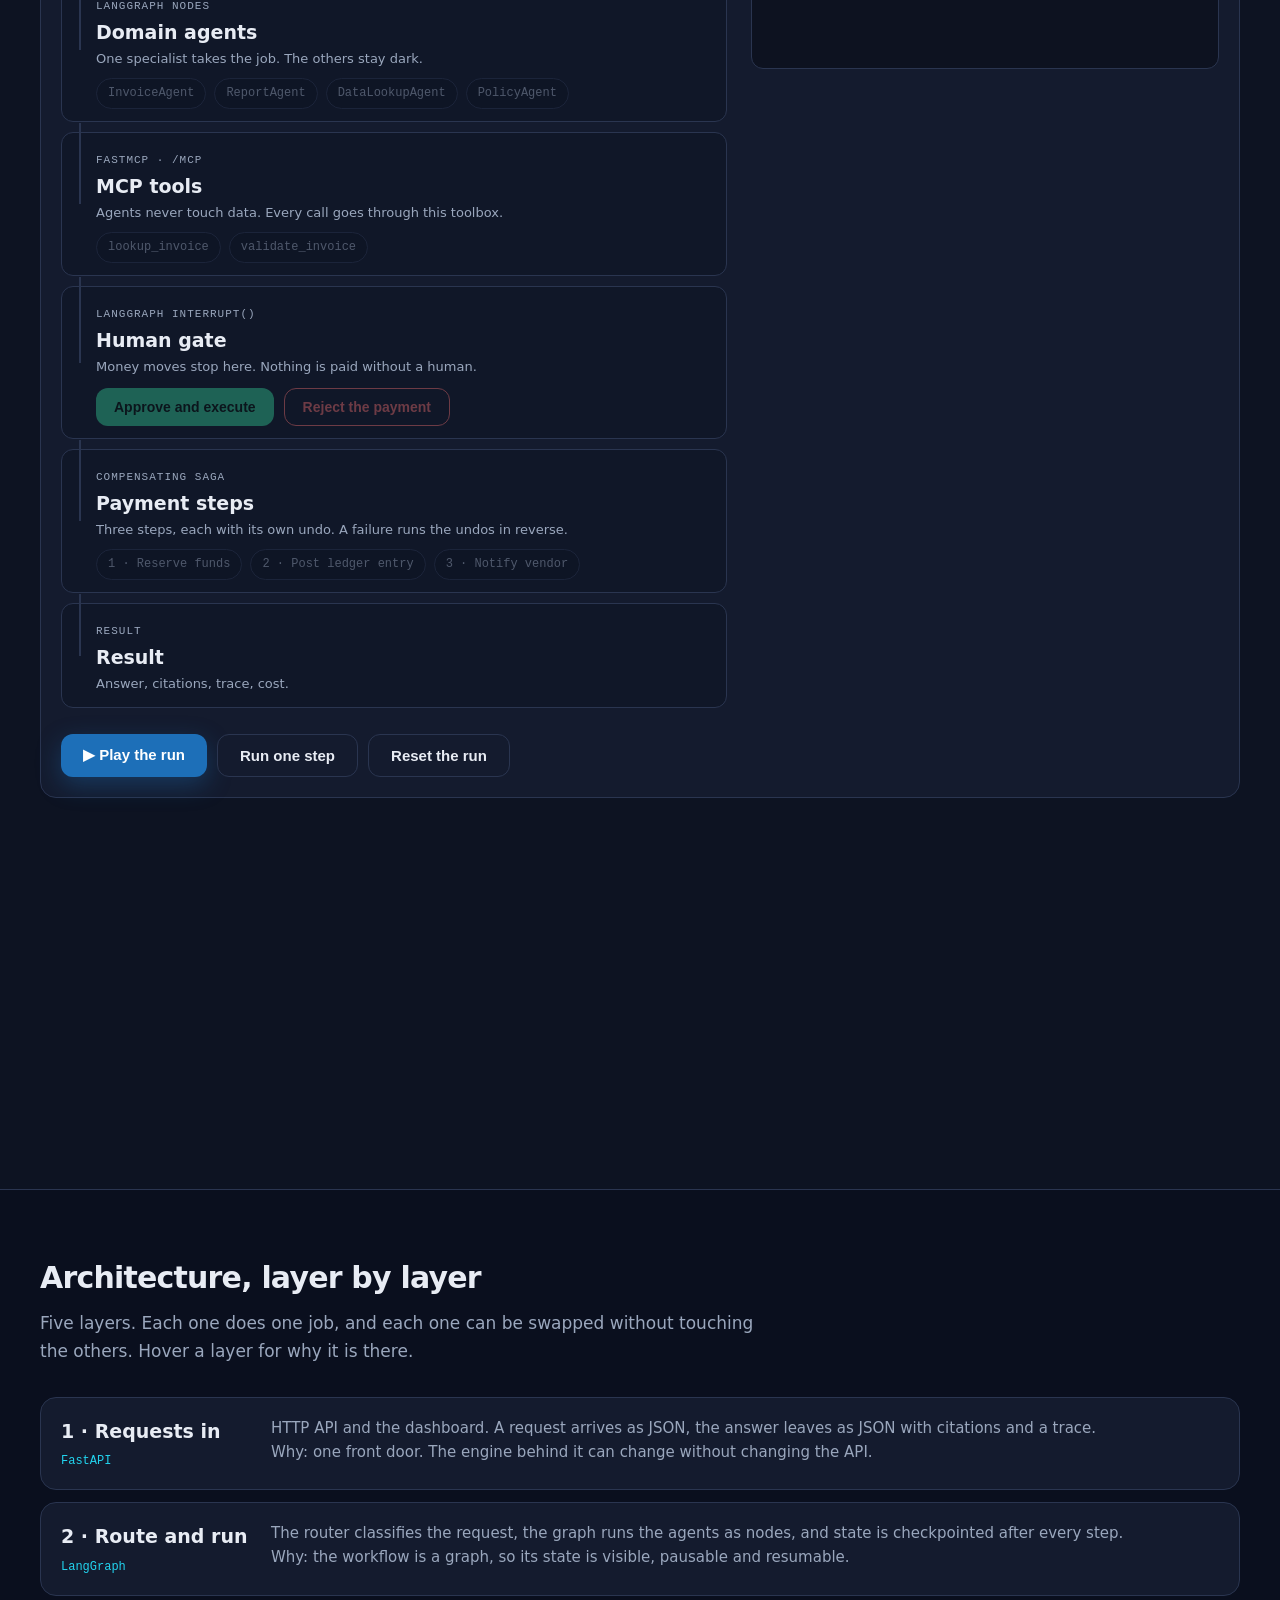
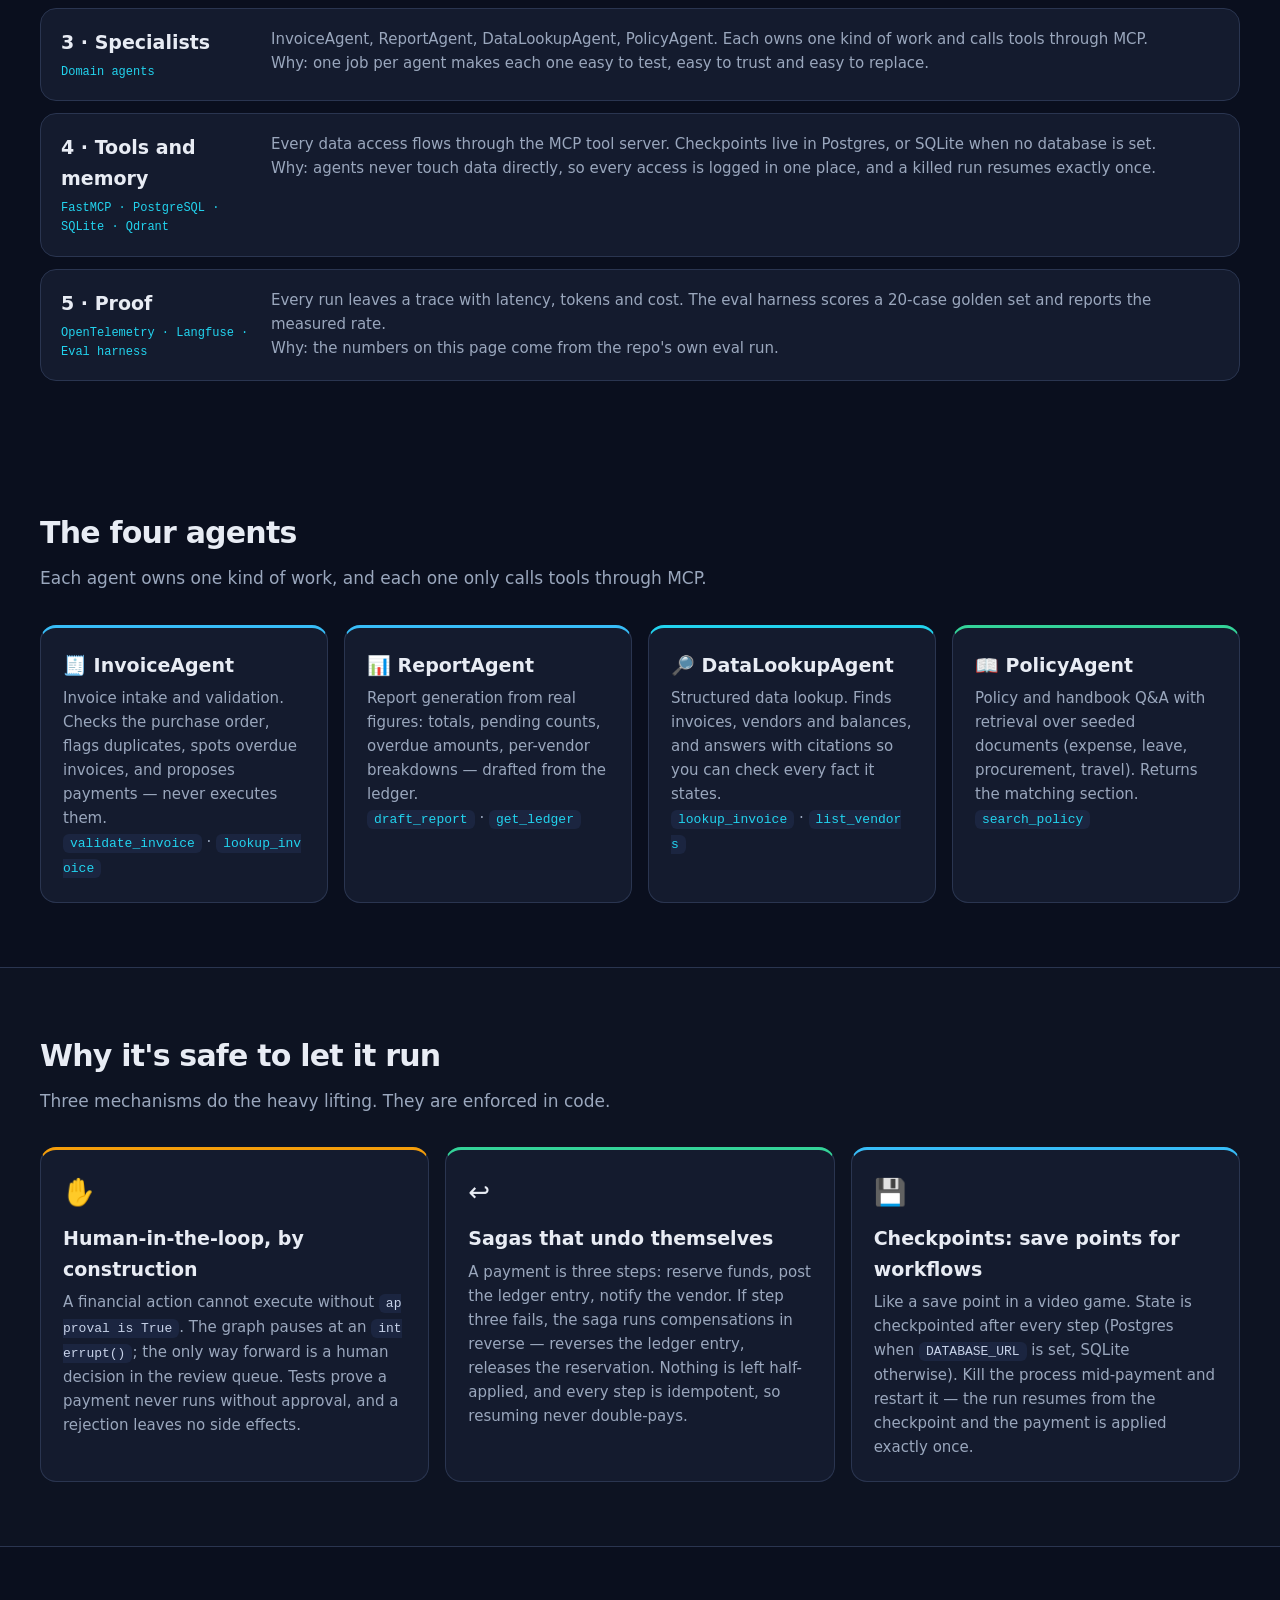
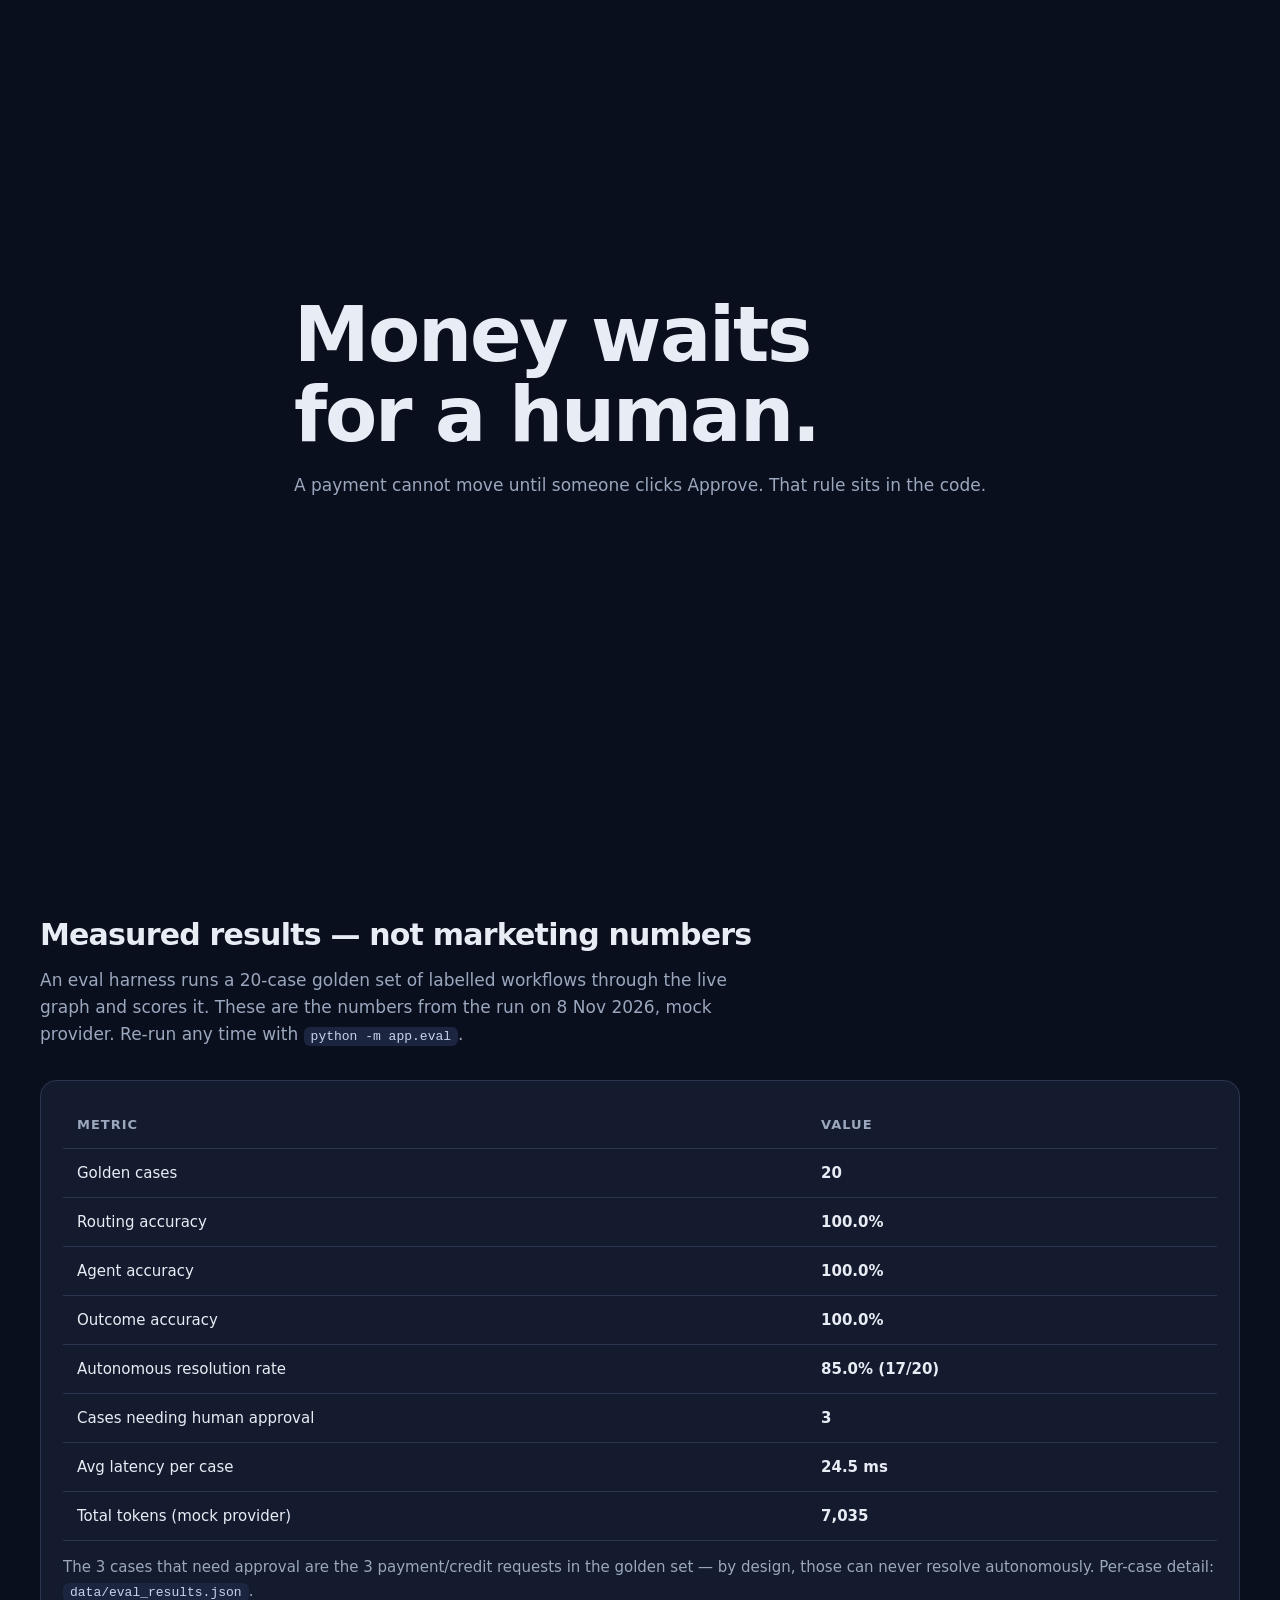
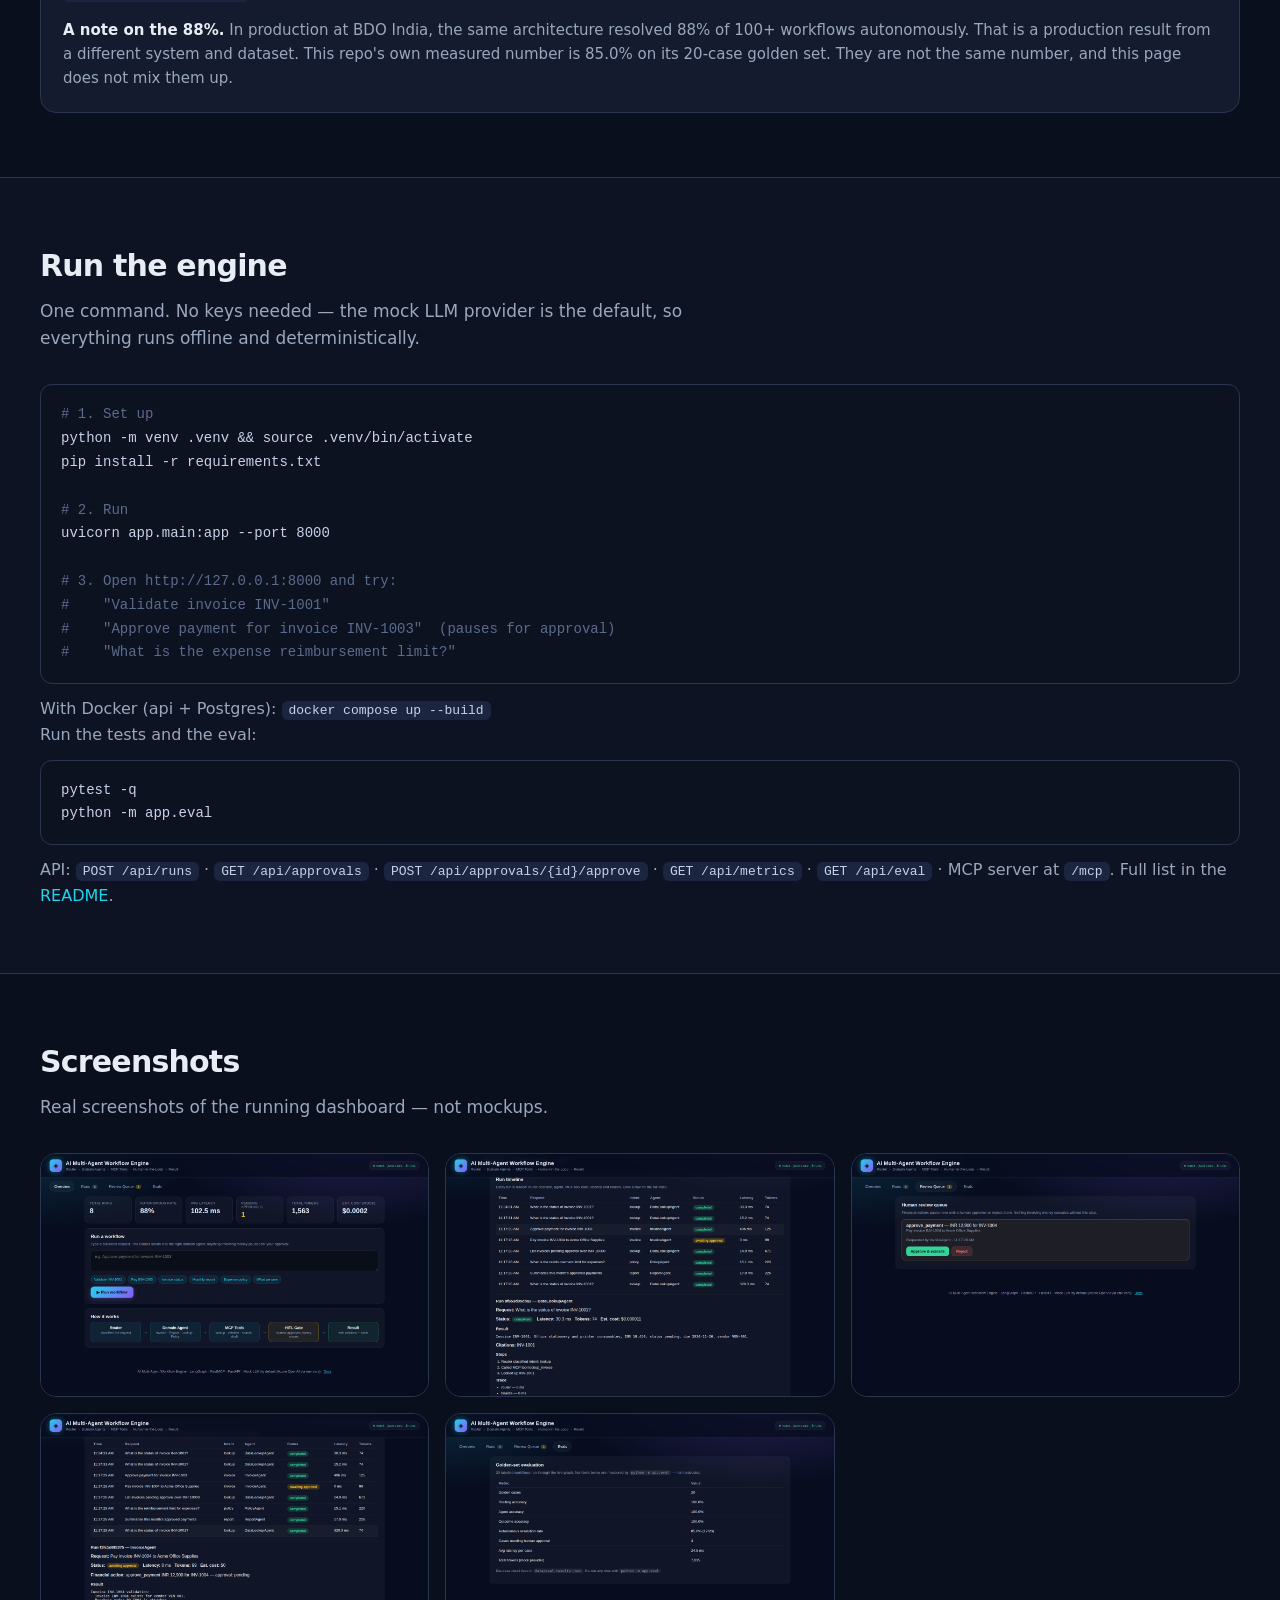
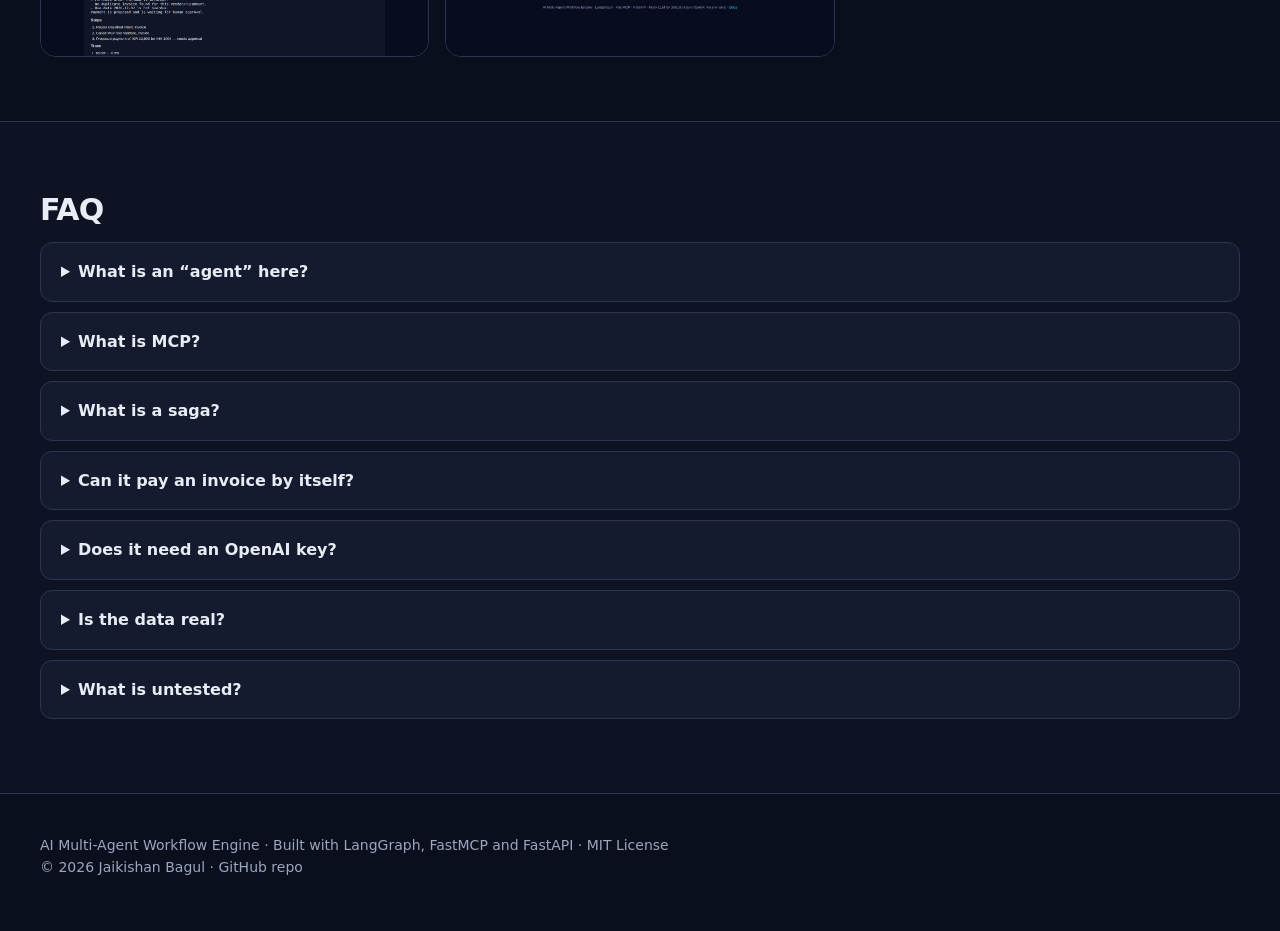
==== commit 2b4db3da: "Add animated architecture: playable workflow simulation + layered walkthrough - Live simulation (doc" ====
--- a/docs/index.html
+++ b/docs/index.html
@@ -1,8 +1,16 @@
 <!doctype html>
-<html lang="en">
+<html lang="en" data-type="software">
 <head>
 <meta charset="utf-8">
 <meta name="viewport" content="width=device-width, initial-scale=1">
+<meta name="page-type" content="software">
+<meta name="site-kind" content="software">
+<script>document.documentElement.classList.add('mo-js');setTimeout(()=>document.documentElement.classList.add('mo-safe'),2500)</script>
+<script>document.documentElement.classList.add('m-enter');setTimeout(()=>document.documentElement.classList.add('m-enter-done'),700)</script>
+<link rel="modulepreload" href="assets/moments/moments.js">
+<link rel="modulepreload" href="assets/moments/lib.js">
+<link rel="modulepreload" href="assets/moments/letters-assemble/moment.js">
+<link rel="modulepreload" href="assets/moments/line-carries-colour/moment.js">
 <title>AI Multi-Agent Workflow Engine — Router, agents, MCP tools, human-in-the-loop</title>
 <meta name="description" content="A multi-agent workflow engine for business operations: one router, four specialist agents, every tool through MCP, and a human approves every money move.">
 <meta property="og:title" content="AI Multi-Agent Workflow Engine">
@@ -12,31 +20,33 @@
 </head>
 <body>
 
-<header>
+<header class="nav">
   <div class="wrap">
     <div class="logo">◈</div>
     <div class="name">AI Multi-Agent Workflow Engine</div>
     <nav>
       <a href="#how">How it works</a>
+      <a href="#sim">Live run</a>
       <a href="#agents">Agents</a>
       <a href="#safety">Safety</a>
       <a href="#evals">Results</a>
-      <a href="#try">Try it</a>
+      <a href="#try">Run the engine</a>
       <a href="#faq">FAQ</a>
+      <a class="btn primary nav-cta" href="#try">Run it in one command</a>
     </nav>
   </div>
 </header>
 
-<section class="hero">
-  <div class="wrap">
-    <span class="badge">LangGraph · FastAPI · MCP</span>
-    <h1>AI Multi-Agent<br><span>Workflow Engine</span></h1>
-    <p class="lede">You type a business request in plain English. A <b>router</b> figures out what kind of job it is, sends it to the right <b>specialist agent</b>, and that agent does the work using a shared set of <b>tools</b>. If the job involves money, everything <b>stops and waits for a human</b> before anything is paid. That is the whole idea.</p>
-    <div class="cta">
+<section class="hero" data-enter aria-labelledby="hero-h">
+  <div class="wrap">
+    <span class="badge" data-enter-item="1">LangGraph · FastAPI · MCP</span>
+    <h1 id="hero-h" data-enter-item="2">AI Multi-Agent<br><span>Workflow Engine</span></h1>
+    <p class="lede" data-enter-item="3">You type a business request in plain English. A <b>router</b> figures out what kind of job it is, sends it to the right <b>specialist agent</b>, and that agent does the work using a shared set of <b>tools</b>. If the job involves money, everything <b>stops and waits for a human</b> before anything is paid. That is the whole idea.</p>
+    <div class="cta" data-enter-item="4">
       <a class="btn primary" href="#try">Run it in one command →</a>
       <a class="btn" href="https://github.com/ProNoob-Dev/ai-multi-agent-workflow-engine">View on GitHub</a>
     </div>
-    <div class="stats">
+    <div class="stats" data-enter-item="5">
       <div><b>85.0%</b> autonomous resolution*</div>
       <div><b>100%</b> routing accuracy*</div>
       <div><b>20</b> golden-set eval cases</div>
@@ -48,7 +58,7 @@
 
 <section id="what">
   <div class="wrap">
-    <h2>What is this, in plain English?</h2>
+    <h2>What this is</h2>
     <p class="sub">No jargon needed. Here is the idea in three sentences.</p>
     <div class="plain">
       <div class="card">
@@ -80,7 +90,7 @@
       <svg id="flow-svg" xmlns="http://www.w3.org/2000/svg" viewBox="0 0 1200 470" role="img" aria-label="Workflow diagram: request flows from router to domain agents, through MCP tools, pauses at the human gate, and reaches a result">
         <defs>
           <linearGradient id="grad" x1="0" y1="0" x2="1" y2="0">
-            <stop offset="0" stop-color="#7c5cff"/><stop offset="0.55" stop-color="#38bdf8"/><stop offset="1" stop-color="#22d3ee"/>
+            <stop offset="0" stop-color="#38bdf8"/><stop offset="0.55" stop-color="#38bdf8"/><stop offset="1" stop-color="#22d3ee"/>
           </linearGradient>
           <marker id="arrow" viewBox="0 0 10 10" refX="8" refY="5" markerWidth="7" markerHeight="7" orient="auto-start-reverse"><path d="M 0 0 L 10 5 L 0 10 z" fill="#475569"/></marker>
           <marker id="arrowAmber" viewBox="0 0 10 10" refX="8" refY="5" markerWidth="7" markerHeight="7" orient="auto-start-reverse"><path d="M 0 0 L 10 5 L 0 10 z" fill="#f59e0b"/></marker>
@@ -109,7 +119,7 @@
             <text x="115" y="242" font-size="12.5" fill="#8b98ad">a business question</text>
           </g>
           <g class="node" id="node-router">
-            <rect class="node-rect" x="226" y="185" width="150" height="80" rx="14" fill="#141b2e" stroke="#7c5cff" stroke-width="2"/>
+            <rect class="node-rect" x="226" y="185" width="150" height="80" rx="14" fill="#141b2e" stroke="#38bdf8" stroke-width="2"/>
             <text x="301" y="218" font-size="17" font-weight="700" fill="#e8ecf4">Router</text>
             <text x="301" y="242" font-size="12.5" fill="#8b98ad">classifies intent</text>
           </g>
@@ -189,6 +199,125 @@
   </div>
 </section>
 
+<section id="sim" class="alt">
+  <div class="wrap">
+    <h2>Watch a workflow run</h2>
+    <p class="sub">Pick a request, press Play, and watch it move. The dot is the request. A station lights up only while it is working. When money is involved, the flow stops at the human gate and waits for you.</p>
+
+    <div class="sim-scenarios" role="group" aria-label="Pick a request">
+      <button class="sim-scenario active" data-scenario="validate">Validate invoice INV-1001</button>
+      <button class="sim-scenario" data-scenario="approve">Approve payment for INV-1003</button>
+      <button class="sim-scenario" data-scenario="approve-fail">Approve payment for INV-1003, notify step fails</button>
+    </div>
+
+    <p class="sim-narration" id="sim-narration" aria-live="polite">Press Play to run the request through the engine.</p>
+
+    <div class="sim-panel" id="sim-panel">
+      <div class="sim-grid">
+        <div class="sim-flow" id="sim-flow">
+          <div class="sim-particle" id="sim-particle" aria-hidden="true"></div>
+
+          <div class="sim-station" id="sim-node-request">
+            <div><span class="tech">Input</span><h3>Request</h3>
+            <p class="sim-note" id="sim-request-text">“Validate invoice INV-1001”</p></div>
+          </div>
+
+          <div class="sim-station" id="sim-node-router">
+            <div><span class="tech">LangGraph</span><h3>Router</h3>
+            <p class="sim-note" id="sim-router-note">Reads the request and picks an intent.</p></div>
+          </div>
+
+          <div class="sim-station" id="sim-node-agents">
+            <div><span class="tech">LangGraph nodes</span><h3>Domain agents</h3>
+            <p class="sim-note">One specialist takes the job. The others stay dark.</p>
+            <div class="sim-chips">
+              <span class="sim-chip" data-agent="InvoiceAgent">InvoiceAgent</span>
+              <span class="sim-chip" data-agent="ReportAgent">ReportAgent</span>
+              <span class="sim-chip" data-agent="DataLookupAgent">DataLookupAgent</span>
+              <span class="sim-chip" data-agent="PolicyAgent">PolicyAgent</span>
+            </div></div>
+          </div>
+
+          <div class="sim-station" id="sim-node-mcp">
+            <div><span class="tech">FastMCP · /mcp</span><h3>MCP tools</h3>
+            <p class="sim-note">Agents never touch data. Every call goes through this toolbox.</p>
+            <div class="sim-chips" id="sim-tools"></div></div>
+          </div>
+
+          <div class="sim-station" id="sim-node-hitl">
+            <div><span class="tech">LangGraph interrupt()</span><h3>Human gate</h3>
+            <p class="sim-note" id="sim-hitl-note">Money moves stop here. Nothing is paid without a human.</p>
+            <div class="sim-gate-actions">
+              <button class="btn approve" id="sim-approve" disabled>Approve and execute</button>
+              <button class="btn reject" id="sim-reject" disabled>Reject the payment</button>
+            </div></div>
+          </div>
+
+          <div class="sim-station" id="sim-node-saga">
+            <div><span class="tech">Compensating saga</span><h3>Payment steps</h3>
+            <p class="sim-note">Three steps, each with its own undo. A failure runs the undos in reverse.</p>
+            <div class="sim-chips">
+              <span class="sim-chip" data-saga="reserve">1 · Reserve funds</span>
+              <span class="sim-chip" data-saga="ledger">2 · Post ledger entry</span>
+              <span class="sim-chip" data-saga="notify">3 · Notify vendor</span>
+            </div></div>
+          </div>
+
+          <div class="sim-station" id="sim-node-result">
+            <div><span class="tech">Result</span><h3 id="sim-result-title">Result</h3>
+            <p class="sim-note" id="sim-result-note">Answer, citations, trace, cost.</p></div>
+          </div>
+        </div>
+
+        <div class="sim-trace" id="sim-trace">
+          <p class="sim-trace-title">Trace · Langfuse</p>
+          <ol id="sim-trace-list"><li class="t-empty">No run yet. Press Play.</li></ol>
+        </div>
+      </div>
+
+      <div class="sim-controls" style="margin-top: 16px;">
+        <button class="btn primary" id="sim-play">▶ Play the run</button>
+        <button class="btn" id="sim-step">Run one step</button>
+        <button class="btn" id="sim-reset">Reset the run</button>
+      </div>
+    </div>
+  </div>
+</section>
+
+<section id="layers" data-moment="line-carries-colour" data-moment-opts='{"from": "base"}'>
+  <div class="wrap">
+    <h2>Architecture, layer by layer</h2>
+    <p class="sub">Five layers. Each one does one job, and each one can be swapped without touching the others. Hover a layer for why it is there.</p>
+    <div class="layers">
+      <div class="layer" tabindex="0">
+        <div><h3>1 · Requests in</h3><p class="tech">FastAPI</p></div>
+        <div><p>HTTP API and the dashboard. A request arrives as JSON, the answer leaves as JSON with citations and a trace.</p>
+        <p class="why">Why: one front door. The engine behind it can change without changing the API.</p></div>
+      </div>
+      <div class="layer" tabindex="0">
+        <div><h3>2 · Route and run</h3><p class="tech">LangGraph</p></div>
+        <div><p>The router classifies the request, the graph runs the agents as nodes, and state is checkpointed after every step.</p>
+        <p class="why">Why: the workflow is a graph, so its state is visible, pausable and resumable.</p></div>
+      </div>
+      <div class="layer" tabindex="0">
+        <div><h3>3 · Specialists</h3><p class="tech">Domain agents</p></div>
+        <div><p>InvoiceAgent, ReportAgent, DataLookupAgent, PolicyAgent. Each owns one kind of work and calls tools through MCP.</p>
+        <p class="why">Why: one job per agent makes each one easy to test, easy to trust and easy to replace.</p></div>
+      </div>
+      <div class="layer" tabindex="0">
+        <div><h3>4 · Tools and memory</h3><p class="tech">FastMCP · PostgreSQL · SQLite · Qdrant</p></div>
+        <div><p>Every data access flows through the MCP tool server. Checkpoints live in Postgres, or SQLite when no database is set.</p>
+        <p class="why">Why: agents never touch data directly, so every access is logged in one place, and a killed run resumes exactly once.</p></div>
+      </div>
+      <div class="layer" tabindex="0">
+        <div><h3>5 · Proof</h3><p class="tech">OpenTelemetry · Langfuse · Eval harness</p></div>
+        <div><p>Every run leaves a trace with latency, tokens and cost. The eval harness scores a 20-case golden set and reports the measured rate.</p>
+        <p class="why">Why: the numbers on this page come from the repo's own eval run.</p></div>
+      </div>
+    </div>
+  </div>
+</section>
+
 <section id="agents">
   <div class="wrap">
     <h2>The four agents</h2>
@@ -201,7 +330,7 @@
       </div>
       <div class="card agent">
         <h3>📊 ReportAgent</h3>
-        <p>Report generation from real figures: totals, pending counts, overdue amounts, per-vendor breakdowns — drafted from the ledger, not invented.</p>
+        <p>Report generation from real figures: totals, pending counts, overdue amounts, per-vendor breakdowns — drafted from the ledger.</p>
         <p><code>draft_report</code> · <code>get_ledger</code></p>
       </div>
       <div class="card agent">
@@ -211,7 +340,7 @@
       </div>
       <div class="card agent">
         <h3>📖 PolicyAgent</h3>
-        <p>Policy and handbook Q&amp;A with retrieval over seeded documents (expense, leave, procurement, travel). Returns the matching section, not a guess.</p>
+        <p>Policy and handbook Q&amp;A with retrieval over seeded documents (expense, leave, procurement, travel). Returns the matching section.</p>
         <p><code>search_policy</code></p>
       </div>
     </div>
@@ -221,7 +350,7 @@
 <section id="safety" class="alt">
   <div class="wrap">
     <h2>Why it's safe to let it run</h2>
-    <p class="sub">Three mechanisms do the heavy lifting. They are enforced in code, not just documented.</p>
+    <p class="sub">Three mechanisms do the heavy lifting. They are enforced in code.</p>
     <div class="safety">
       <div class="card">
         <div class="icon">✋</div>
@@ -239,6 +368,13 @@
         <p>Like a save point in a video game. State is checkpointed after every step (Postgres when <code>DATABASE_URL</code> is set, SQLite otherwise). Kill the process mid-payment and restart it — the run resumes from the checkpoint and the payment is applied exactly once.</p>
       </div>
     </div>
+  </div>
+</section>
+
+<section class="statement" data-moment="letters-assemble">
+  <div class="wrap">
+    <h2 class="mo-la__type">Money waits for a human.</h2>
+    <p class="mo-la__sub">A payment cannot move until someone clicks Approve. That rule sits in the code.</p>
   </div>
 </section>
 
@@ -268,7 +404,7 @@
 
 <section id="try" class="alt">
   <div class="wrap">
-    <h2>Try it</h2>
+    <h2>Run the engine</h2>
     <p class="sub">One command. No keys needed — the mock LLM provider is the default, so everything runs offline and deterministically.</p>
 <pre><span class="c"># 1. Set up</span>
 python -m venv .venv && source .venv/bin/activate
@@ -294,11 +430,11 @@
     <h2>Screenshots</h2>
     <p class="sub">Real screenshots of the running dashboard — not mockups.</p>
     <div class="shots">
-      <figure><img src="screenshots/01-overview.png" alt="Dashboard overview with metrics cards and run form"><figcaption><b>Overview</b> — live metrics, run form, how-it-works flow.</figcaption></figure>
-      <figure><img src="screenshots/02-run-detail.png" alt="Run timeline with a run detail showing steps and trace"><figcaption><b>Run timeline</b> — every run traced, click a row for the full detail.</figcaption></figure>
-      <figure><img src="screenshots/03-review-queue.png" alt="Human review queue with a payment awaiting approval"><figcaption><b>Review queue</b> — financial actions wait here for a human.</figcaption></figure>
-      <figure><img src="screenshots/04-approval-paused.png" alt="A payment run paused at the human gate, showing the financial action and trace"><figcaption><b>Approval paused</b> — a payment waiting for a human, with its full trace.</figcaption></figure>
-      <figure><img src="screenshots/05-evals.png" alt="Eval panel showing measured results"><figcaption><b>Evals</b> — the measured golden-set results in the dashboard.</figcaption></figure>
+      <figure><img src="screenshots/01-overview.png" alt="Dashboard overview with metrics cards and run form"></figure>
+      <figure><img src="screenshots/02-run-detail.png" alt="Run timeline with a run detail showing steps and trace"></figure>
+      <figure><img src="screenshots/03-review-queue.png" alt="Human review queue with a payment awaiting approval"></figure>
+      <figure><img src="screenshots/04-approval-paused.png" alt="A payment run paused at the human gate, showing the financial action and trace"></figure>
+      <figure><img src="screenshots/05-evals.png" alt="Eval panel showing measured results"></figure>
     </div>
   </div>
 </section>
@@ -339,7 +475,7 @@
   </div>
 </section>
 
-<footer>
+<footer class="closing">
   <div class="wrap">
     <p>AI Multi-Agent Workflow Engine · Built with LangGraph, FastMCP and FastAPI · MIT License</p>
     <p>© 2026 <a href="https://github.com/ProNoob-Dev">Jaikishan Bagul</a> · <a href="https://github.com/ProNoob-Dev/ai-multi-agent-workflow-engine">GitHub repo</a></p>
@@ -347,5 +483,7 @@
 </footer>
 
 <script src="assets/script.js"></script>
+<script src="assets/sim.js"></script>
+<script type="module" src="assets/moments/moments.js"></script>
 </body>
 </html>
--- a/docs/assets/style.css
+++ b/docs/assets/style.css
@@ -7,15 +7,22 @@
   --border: #2a3550;
   --text: #e8ecf4;
   --muted: #9aa7bd;
-  --dim: #7c8aa5;
-  --accent: #7c5cff;
+  --dim: #9aa7bd;
+  --accent: #38bdf8;
   --cyan: #22d3ee;
   --blue: #38bdf8;
   --amber: #f59e0b;
   --amber-text: #fbbf24;
   --green: #34d399;
   --green-text: #6ee7b7;
+  --red: #f87171;
   --radius: 16px;
+  /* taste-skill moment tokens, mapped to this page's own tokens */
+  --ink: var(--text);
+  --surface: var(--card);
+  --font-display: "Segoe UI", system-ui, -apple-system, sans-serif;
+  --display-weight: 700;
+  --t-lead: 17px;
 }
 
 * { margin: 0; padding: 0; box-sizing: border-box; }
@@ -31,7 +38,8 @@
 a { color: var(--cyan); text-decoration: none; }
 a:hover { text-decoration: underline; }
 
-.wrap { max-width: 1020px; margin: 0 auto; padding: 0 24px; }
+.wrap { max-width: 1200px; margin: 0 auto; padding: 0; }
+@media (max-width: 768px) { .wrap { padding: 0 16px; } }
 
 /* ---------- header ---------- */
 header {
@@ -43,7 +51,7 @@
 header .wrap { display: flex; align-items: center; gap: 16px; height: 60px; }
 .logo {
   width: 34px; height: 34px; border-radius: 10px;
-  background: linear-gradient(135deg, var(--accent), var(--cyan));
+  background: linear-gradient(135deg, var(--blue), var(--cyan));
   display: grid; place-items: center; font-size: 18px; color: #fff;
   flex: none;
 }
@@ -51,11 +59,18 @@
 header nav { margin-left: auto; display: flex; gap: 20px; font-size: 14px; }
 header nav a { color: var(--muted); }
 header nav a:hover { color: var(--text); text-decoration: none; }
-@media (max-width: 700px) { header nav { display: none; } }
+header .nav-cta { display: none; }
+@media (max-width: 900px) {
+  header .wrap { flex-wrap: wrap; height: auto; padding-top: 10px; padding-bottom: 10px; }
+  header nav { display: flex; order: 3; flex-basis: 100%; margin-left: 0; overflow-x: auto; gap: 10px; padding-top: 10px; }
+  header nav a { white-space: nowrap; }
+  header nav a:not([href="#sim"]):not([href="#try"]):not(.nav-cta) { display: none; }
+  header .nav-cta { display: inline-block; flex: none; padding: 8px 16px; font-size: 14px; }
+}
 
 /* ---------- hero ---------- */
 .hero {
-  padding: 84px 0 64px;
+  padding: 84px 0 64px; min-height: 100svh; display: flex; align-items: center;
   background:
     radial-gradient(700px 420px at 18% 0%, rgba(124, 92, 255, 0.22), transparent 60%),
     radial-gradient(600px 380px at 88% 100%, rgba(34, 211, 238, 0.14), transparent 60%);
@@ -65,12 +80,13 @@
   color: var(--cyan); border: 1px solid rgba(34, 211, 238, 0.4);
   border-radius: 999px; padding: 7px 16px; background: rgba(34, 211, 238, 0.08);
 }
+.hero > .wrap { width: 100%; }
 .hero h1 {
   font-size: clamp(38px, 6vw, 60px); line-height: 1.05; letter-spacing: -1.5px;
   margin: 22px 0 18px;
 }
 .hero h1 span {
-  background: linear-gradient(90deg, var(--accent), var(--blue), var(--cyan));
+  background: linear-gradient(90deg, var(--blue), var(--cyan));
   -webkit-background-clip: text; background-clip: text; color: transparent;
 }
 .hero p.lede { font-size: 20px; color: var(--muted); max-width: 720px; }
@@ -83,10 +99,12 @@
 }
 .btn:hover { text-decoration: none; border-color: var(--accent); }
 .btn.primary {
-  background: linear-gradient(135deg, var(--accent), var(--blue));
+  background: #1d6fb8;
   border: none; color: #fff;
-}
-.hero .stats { display: flex; gap: 36px; margin-top: 40px; flex-wrap: wrap; }
+  box-shadow: 0 8px 24px rgba(29, 111, 184, 0.35);
+}
+.btn.primary:hover { background: #1a63a3; }
+.hero .stats { display: flex; gap: 36px; justify-content: space-between; margin-top: 40px; flex-wrap: wrap; }
 .hero .stats div { font-size: 14px; color: var(--muted); }
 .hero .stats b { display: block; font-size: 28px; color: var(--text); letter-spacing: -0.5px; }
 
@@ -100,7 +118,7 @@
 p b, li b { color: var(--text); }
 
 /* plain-english explainer */
-.plain { display: grid; grid-template-columns: repeat(auto-fit, minmax(280px, 1fr)); gap: 16px; }
+.plain { display: grid; grid-template-columns: repeat(auto-fit, minmax(min(280px, 100%), 1fr)); gap: 16px; }
 .card {
   background: var(--card); border: 1px solid var(--border);
   border-radius: var(--radius); padding: 22px;
@@ -119,7 +137,7 @@
   filter: drop-shadow(0 0 10px rgba(34, 211, 238, 0.55));
   stroke-width: 3;
 }
-.steps { display: grid; grid-template-columns: repeat(auto-fit, minmax(280px, 1fr)); gap: 12px; margin-top: 16px; }
+.steps { display: grid; grid-template-columns: repeat(auto-fit, minmax(min(280px, 100%), 1fr)); gap: 12px; margin-top: 16px; }
 .step {
   text-align: left; cursor: pointer; background: var(--card2);
   border: 1px solid var(--border); border-radius: 12px; padding: 16px 18px;
@@ -129,7 +147,7 @@
 .step.active { border-color: var(--cyan); background: #12203a; }
 .step .num {
   display: inline-grid; place-items: center; width: 26px; height: 26px;
-  border-radius: 50%; background: linear-gradient(135deg, var(--accent), var(--blue));
+  border-radius: 50%; background: linear-gradient(135deg, var(--blue), var(--cyan));
   color: #fff; font-size: 13px; font-weight: 700; margin-right: 8px; vertical-align: middle;
 }
 .step .title { font-weight: 700; }
@@ -149,7 +167,7 @@
 .agent code { color: var(--cyan); font-size: 13px; }
 
 /* safety section */
-.safety { display: grid; grid-template-columns: repeat(auto-fit, minmax(280px, 1fr)); gap: 16px; }
+.safety { display: grid; grid-template-columns: repeat(auto-fit, minmax(min(280px, 100%), 1fr)); gap: 16px; }
 .safety .card { border-top: 3px solid var(--amber); }
 .safety .card:nth-child(2) { border-top-color: var(--green); }
 .safety .card:nth-child(3) { border-top-color: var(--blue); }
@@ -169,9 +187,14 @@
   color: #c7d2e8; margin: 12px 0;
 }
 pre .c { color: #5b6b8c; }
+code { overflow-wrap: anywhere; word-break: break-all; }
+@media (max-width: 700px) {
+  pre { white-space: pre-wrap; overflow-wrap: anywhere; font-size: 12px; }
+}
 
 /* screenshots */
-.shots { display: grid; grid-template-columns: repeat(auto-fit, minmax(300px, 1fr)); gap: 16px; }
+.shots { display: grid; grid-template-columns: repeat(3, 1fr); gap: 16px; }
+@media (max-width: 820px) { .shots { grid-template-columns: 1fr; } }
 .shots figure { background: var(--card); border: 1px solid var(--border); border-radius: var(--radius); overflow: hidden; }
 .shots img { width: 100%; display: block; }
 .shots figcaption { padding: 12px 16px; font-size: 14px; color: var(--muted); }
@@ -185,5 +208,130 @@
 .faq summary:hover { color: var(--cyan); }
 .faq p { margin-top: 8px; font-size: 15px; }
 
-footer { padding: 40px 0 56px; color: var(--dim); font-size: 14px; text-align: center; }
+footer { padding: 40px 0 56px; color: var(--dim); font-size: 14px; text-align: left; }
 footer a { color: var(--muted); }
+
+/* ---------- hero entrance (once, on load) ---------- */
+@keyframes hero-rise {
+  from { opacity: 0; transform: translateY(12px); }
+  to { opacity: 1; transform: translateY(0); }
+}
+.hero [data-enter-item] { animation: hero-rise 0.52s cubic-bezier(0.22, 1, 0.36, 1) both; }
+.hero [data-enter-item="1"] { animation-delay: 0.05s; }
+.hero [data-enter-item="2"] { animation-delay: 0.15s; }
+.hero [data-enter-item="3"] { animation-delay: 0.25s; }
+.hero [data-enter-item="4"] { animation-delay: 0.35s; }
+.hero [data-enter-item="5"] { animation-delay: 0.45s; }
+@media (prefers-reduced-motion: reduce) {
+  .hero [data-enter-item] { animation: none; }
+}
+
+a:focus-visible, button:focus-visible, summary:focus-visible, [tabindex]:focus-visible {
+  outline: 2px solid var(--cyan); outline-offset: 2px;
+}
+
+/* ---------- live simulation ---------- */
+#sim { min-height: 200svh; }
+.sim-scenarios { display: flex; gap: 10px; flex-wrap: wrap; margin-bottom: 16px; }
+.sim-scenario {
+  cursor: pointer; background: var(--card); border: 1px solid var(--border);
+  border-radius: 12px; padding: 12px 22px; color: var(--text);
+  font-family: inherit; font-size: 15px; font-weight: 600; line-height: 1.4;
+  transition: border-color 150ms ease;
+}
+.sim-scenario:hover { border-color: var(--blue); }
+.sim-scenario.active { border-color: var(--cyan); background: #12203a; }
+.sim-panel {
+  background: var(--card); border: 1px solid var(--border);
+  border-radius: var(--radius); padding: 20px; position: relative;
+}
+.sim-grid { display: grid; grid-template-columns: repeat(12, 1fr); gap: 24px; align-items: start; }
+.sim-flow { grid-column: 1 / 8; }
+.sim-trace { grid-column: 8 / 13; }
+@media (max-width: 820px) { .sim-grid { grid-template-columns: 1fr; } .sim-flow, .sim-trace { grid-column: 1 / -1; } }
+.sim-flow { position: relative; }
+.sim-station {
+  display: flex; gap: 12px; align-items: flex-start; position: relative;
+  padding: 12px 14px 12px 34px; border: 1px solid var(--border);
+  border-radius: 12px; background: var(--card2); margin-bottom: 10px;
+  transition: border-color 0.2s ease, box-shadow 0.2s ease;
+}
+.sim-station::before {
+  content: ""; position: absolute; left: 17px; top: -10px; bottom: 50%;
+  width: 2px; background: var(--border);
+}
+.sim-station:first-child::before { display: none; }
+.sim-station.on { border-color: var(--cyan); box-shadow: 0 0 0 1px var(--cyan), 0 0 18px rgba(34, 211, 238, 0.25); }
+.sim-station.done { border-color: #2f4a3a; }
+.sim-station.holding { border-color: var(--amber); box-shadow: 0 0 0 1px var(--amber), 0 0 18px rgba(245, 158, 11, 0.3); }
+.sim-station h3 { font-size: 19px; margin-bottom: 2px; }
+.sim-station .sim-note { font-size: 13px; color: var(--muted); }
+.sim-station .sim-note b { color: var(--text); }
+.sim-station .tech { font-family: ui-monospace, SFMono-Regular, Menlo, monospace; font-size: 11px; color: var(--dim); text-transform: uppercase; letter-spacing: 1px; }
+.sim-particle {
+  position: absolute; left: 0; top: 0; width: 14px; height: 14px; margin: -7px 0 0 -7px;
+  border-radius: 50%; background: var(--cyan); z-index: 3; pointer-events: none;
+  box-shadow: 0 0 12px rgba(34, 211, 238, 0.9);
+  transition: transform 0.55s cubic-bezier(0.65, 0, 0.35, 1);
+  opacity: 0;
+}
+.sim-particle.go { opacity: 1; }
+.sim-chips { display: flex; flex-wrap: wrap; gap: 8px; margin-top: 8px; }
+.sim-chip {
+  font-family: ui-monospace, SFMono-Regular, Menlo, monospace; font-size: 12px;
+  border: 1px solid var(--border); border-radius: 999px; padding: 5px 11px;
+  color: var(--muted); background: var(--bg2); opacity: 0.45;
+  transition: opacity 0.2s ease, border-color 0.2s ease, color 0.2s ease;
+}
+.sim-chip.on { opacity: 1; border-color: var(--cyan); color: var(--text); }
+.sim-chip.done { opacity: 1; border-color: var(--green); color: var(--green-text); }
+.sim-chip.failed { opacity: 1; border-color: var(--red); color: var(--red); }
+.sim-chip.comp { opacity: 1; border-color: var(--amber); color: var(--amber-text); }
+.sim-gate-actions { display: flex; gap: 10px; margin-top: 10px; }
+.sim-gate-actions .btn { padding: 10px 18px; font-size: 14px; cursor: pointer; }
+.sim-gate-actions .btn:disabled { opacity: 0.4; cursor: default; }
+.btn.approve { background: var(--green); border: none; color: #06130c; }
+.btn.reject { background: transparent; border-color: var(--red); color: var(--red); }
+.sim-narration { min-height: 1.6em; font-size: 15px; color: var(--text); margin: 4px 0 16px; }
+.sim-controls { display: flex; gap: 10px; flex-wrap: wrap; }
+.sim-controls .btn { cursor: pointer; }
+.sim-controls .btn:disabled { opacity: 0.4; cursor: default; }
+.sim-trace {
+  background: #0d1220; border: 1px solid var(--border); border-radius: 12px;
+  padding: 14px 16px; min-height: 320px;
+}
+.sim-trace-title { font-size: 13px; text-transform: uppercase; letter-spacing: 1px; color: var(--muted); margin-bottom: 10px; font-weight: 600; }
+.sim-trace ol { list-style: none; font-family: ui-monospace, SFMono-Regular, Menlo, monospace; font-size: 12.5px; line-height: 1.9; color: #c7d2e8; }
+.sim-trace li b { color: var(--cyan); font-weight: 600; }
+.sim-trace li .t-ms { color: var(--dim); white-space: nowrap; }
+.sim-trace li.fail b { color: var(--red); }
+.sim-trace li.comp b { color: var(--amber-text); }
+.sim-trace li.ok b { color: var(--green-text); }
+.sim-trace .t-empty { color: var(--dim); font-size: 13px; }
+@media (prefers-reduced-motion: reduce) {
+  .sim-particle { transition: none; }
+  .sim-station, .sim-chip { transition: none; }
+}
+
+/* ---------- architecture layers ---------- */
+#layers { --p-bg: var(--bg2); }
+.layers { display: grid; gap: 12px; }
+.layer {
+  background: var(--card); border: 1px solid var(--border);
+  border-radius: var(--radius); padding: 18px 20px;
+  display: grid; grid-template-columns: 190px 1fr; gap: 4px 20px;
+  transition: border-color 150ms ease;
+}
+.layer:hover, .layer:focus-within { border-color: var(--blue); }
+.layer h3 { font-size: 19px; }
+.layer .tech { font-family: ui-monospace, SFMono-Regular, Menlo, monospace; font-size: 12px; color: var(--cyan); }
+.layer p { font-size: 15px; }
+.layer .why { color: var(--dim); transition: color 150ms ease; }
+.layer:hover .why, .layer:focus-within .why { color: var(--text); }
+@media (max-width: 700px) { .layer { grid-template-columns: 1fr; } }
+
+/* ---------- statement ---------- */
+.statement { text-align: left; padding: 96px 0; min-height: 100svh; display: grid; place-items: center; }
+.statement .mo-la__sub { max-width: 720px; }
+.statement h2 { font-size: clamp(40px, 7vw, 76px); line-height: 1.05; letter-spacing: -2px; }
+.statement p { max-width: 560px; margin: 18px auto 0; font-size: 17px; }
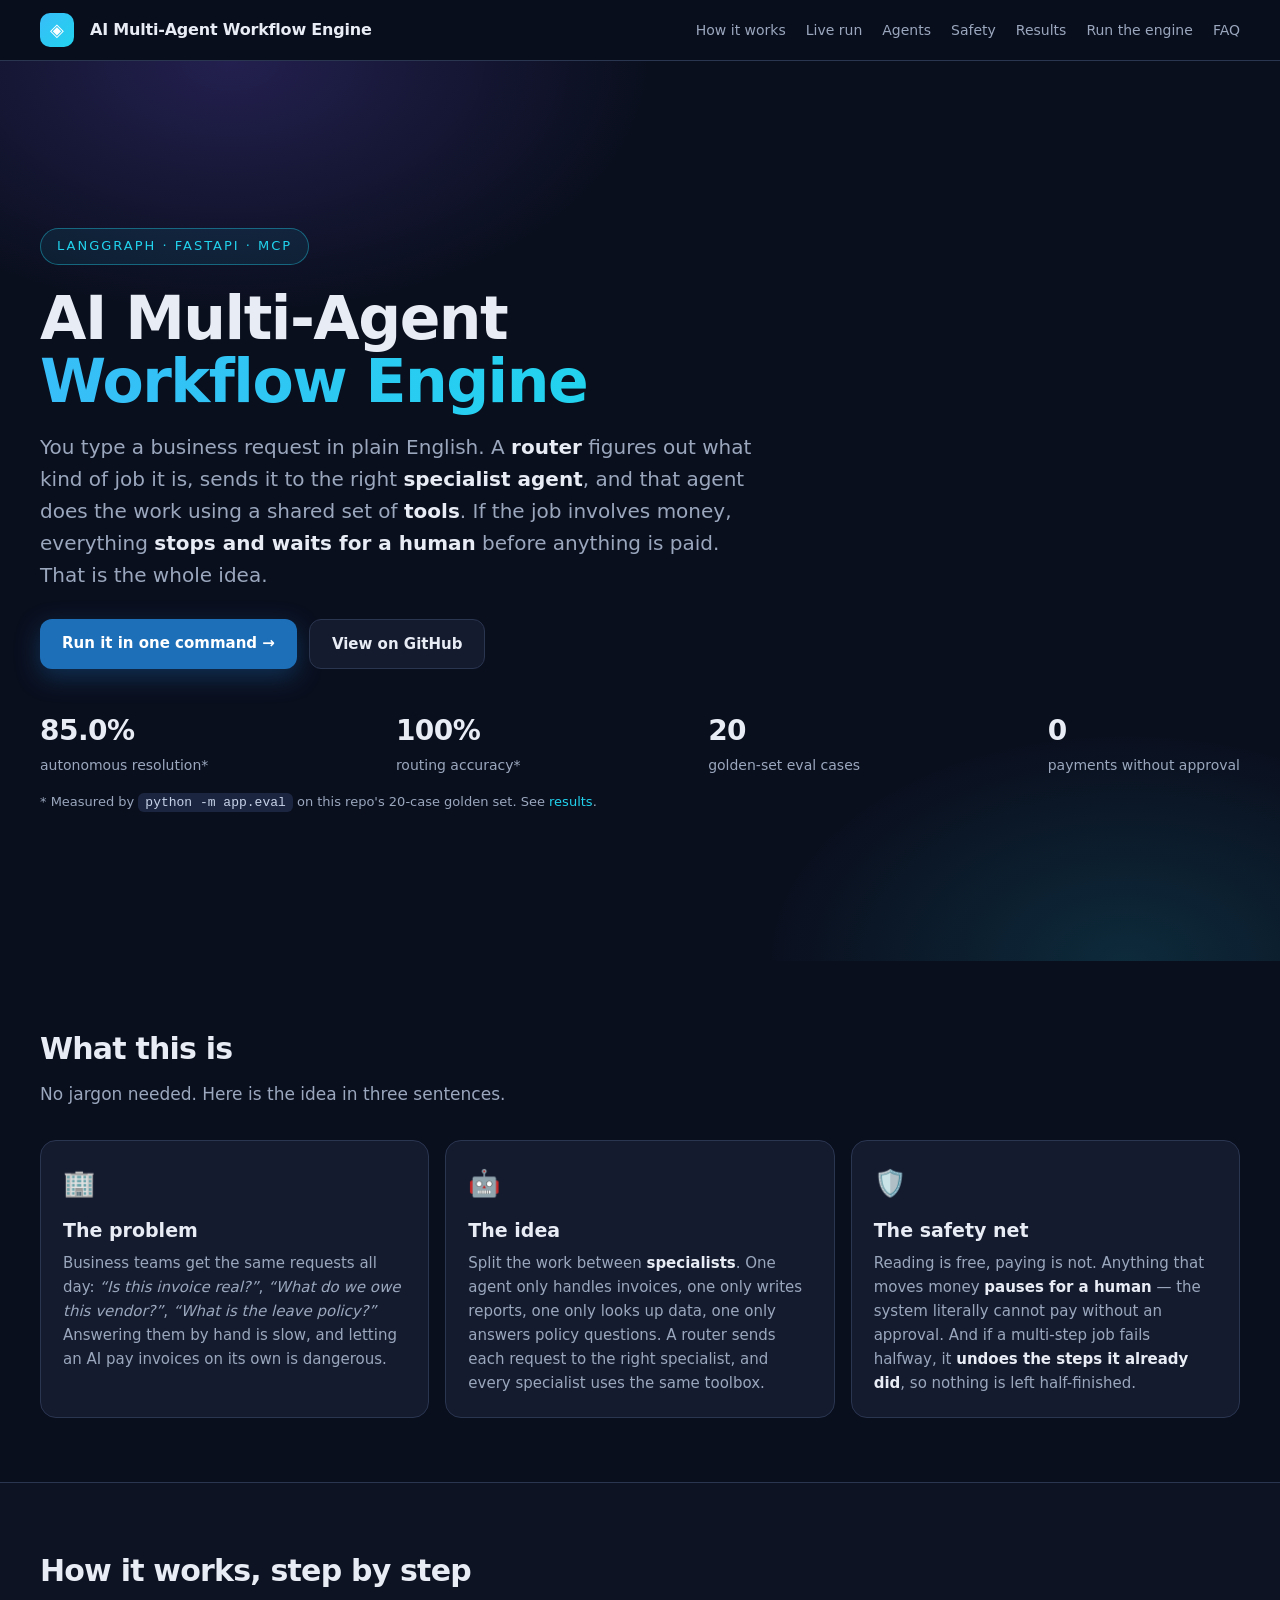
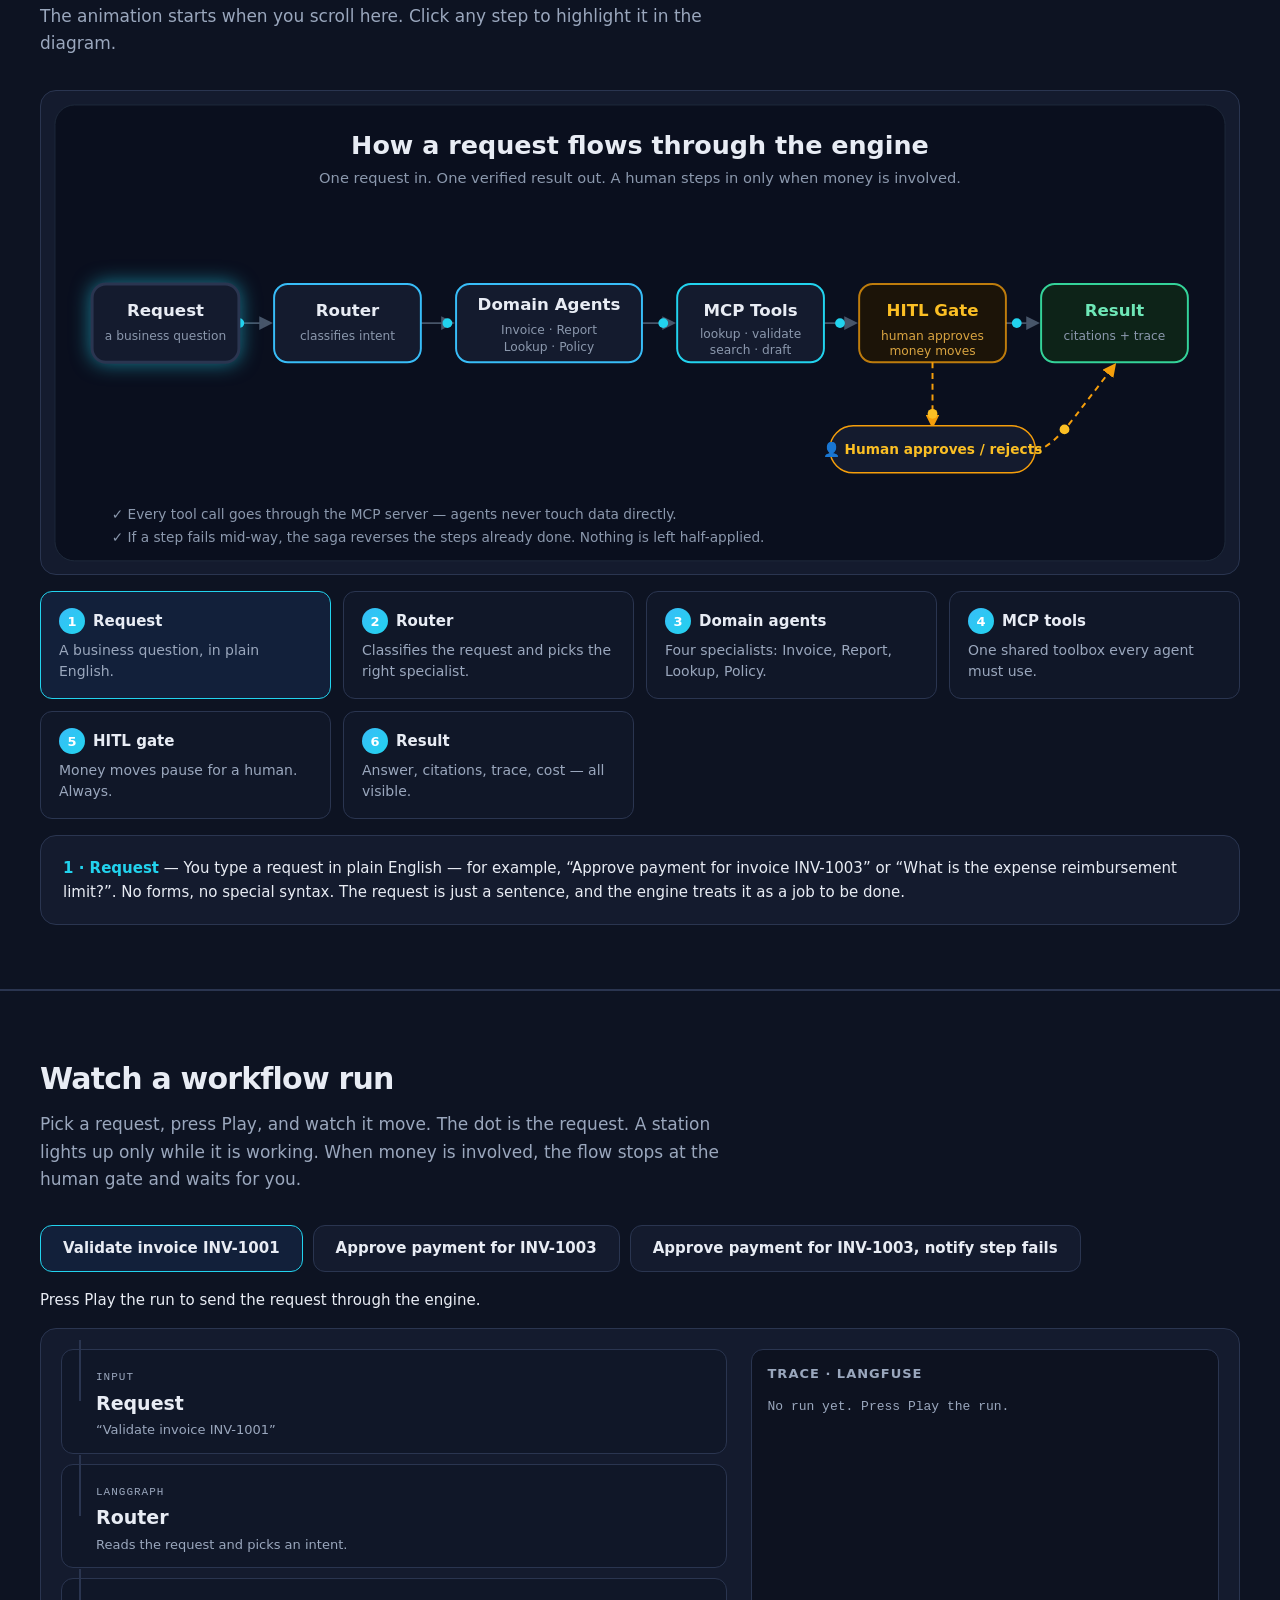
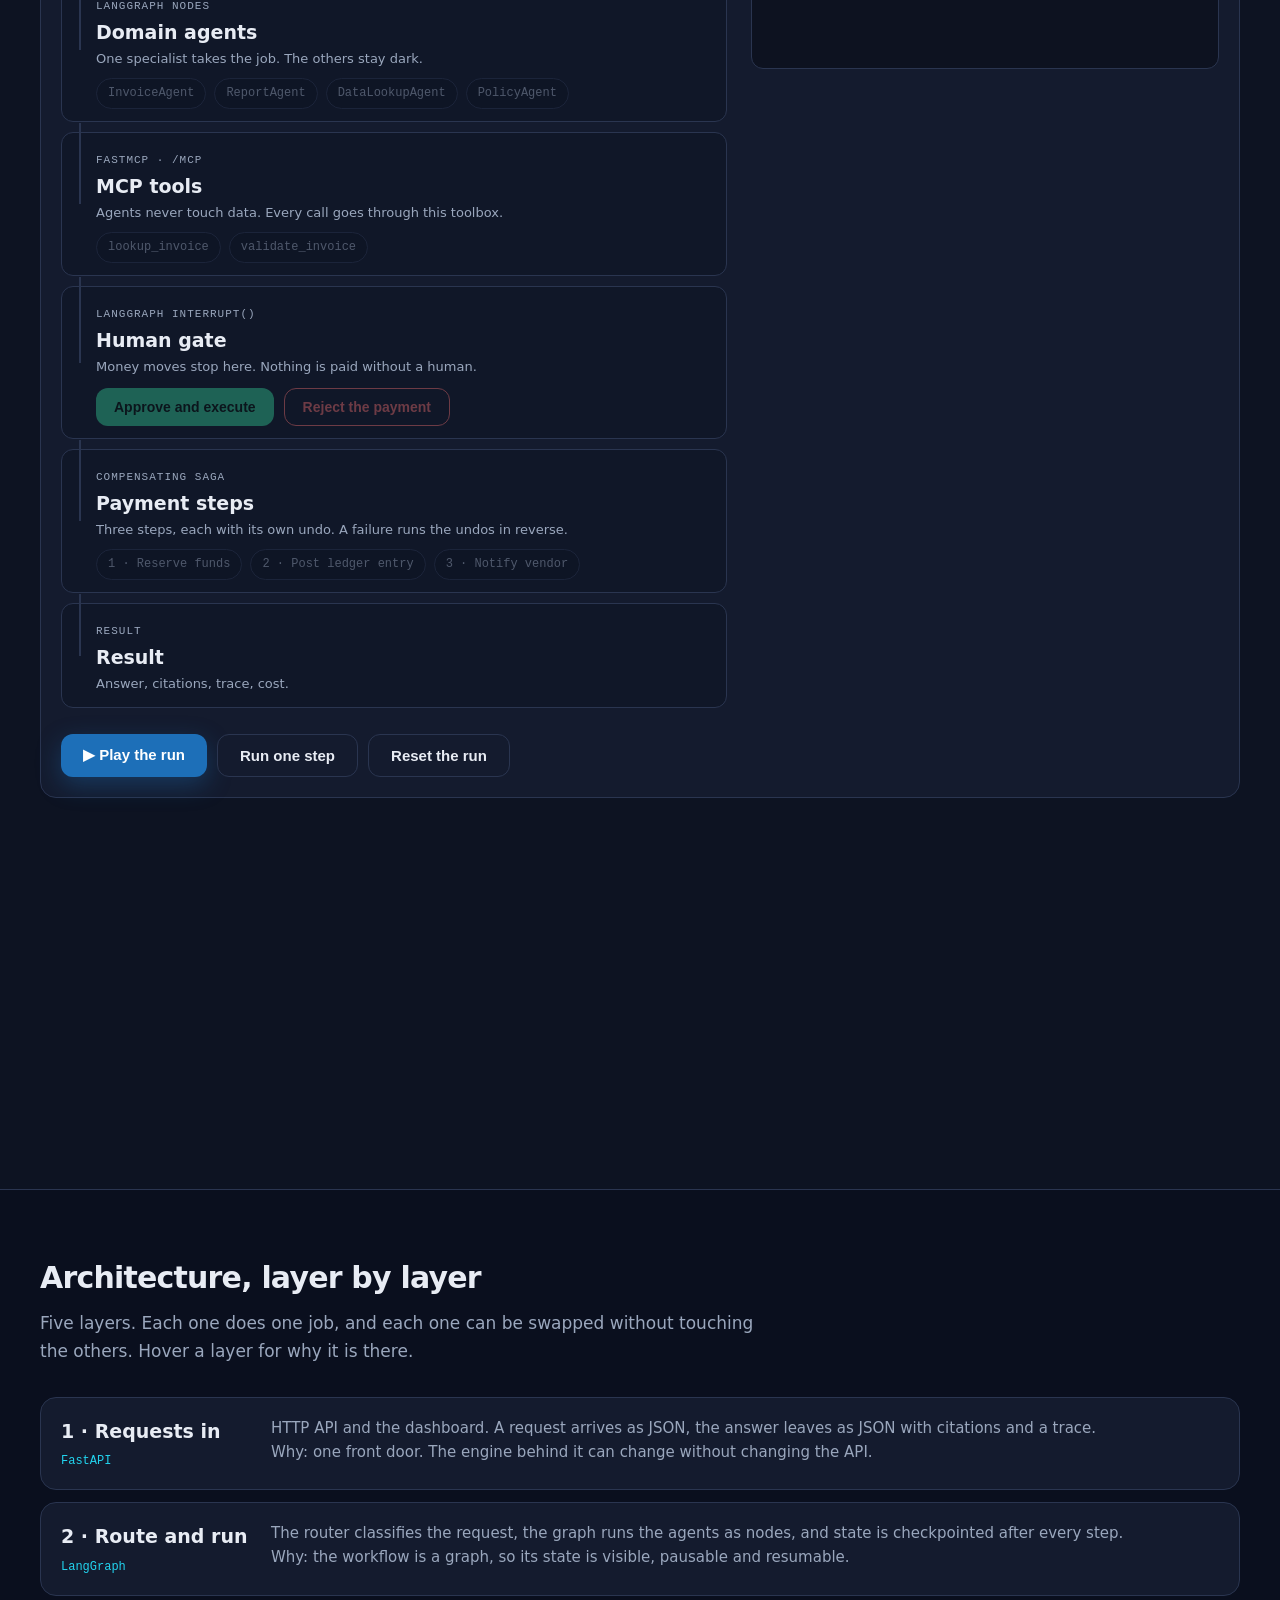
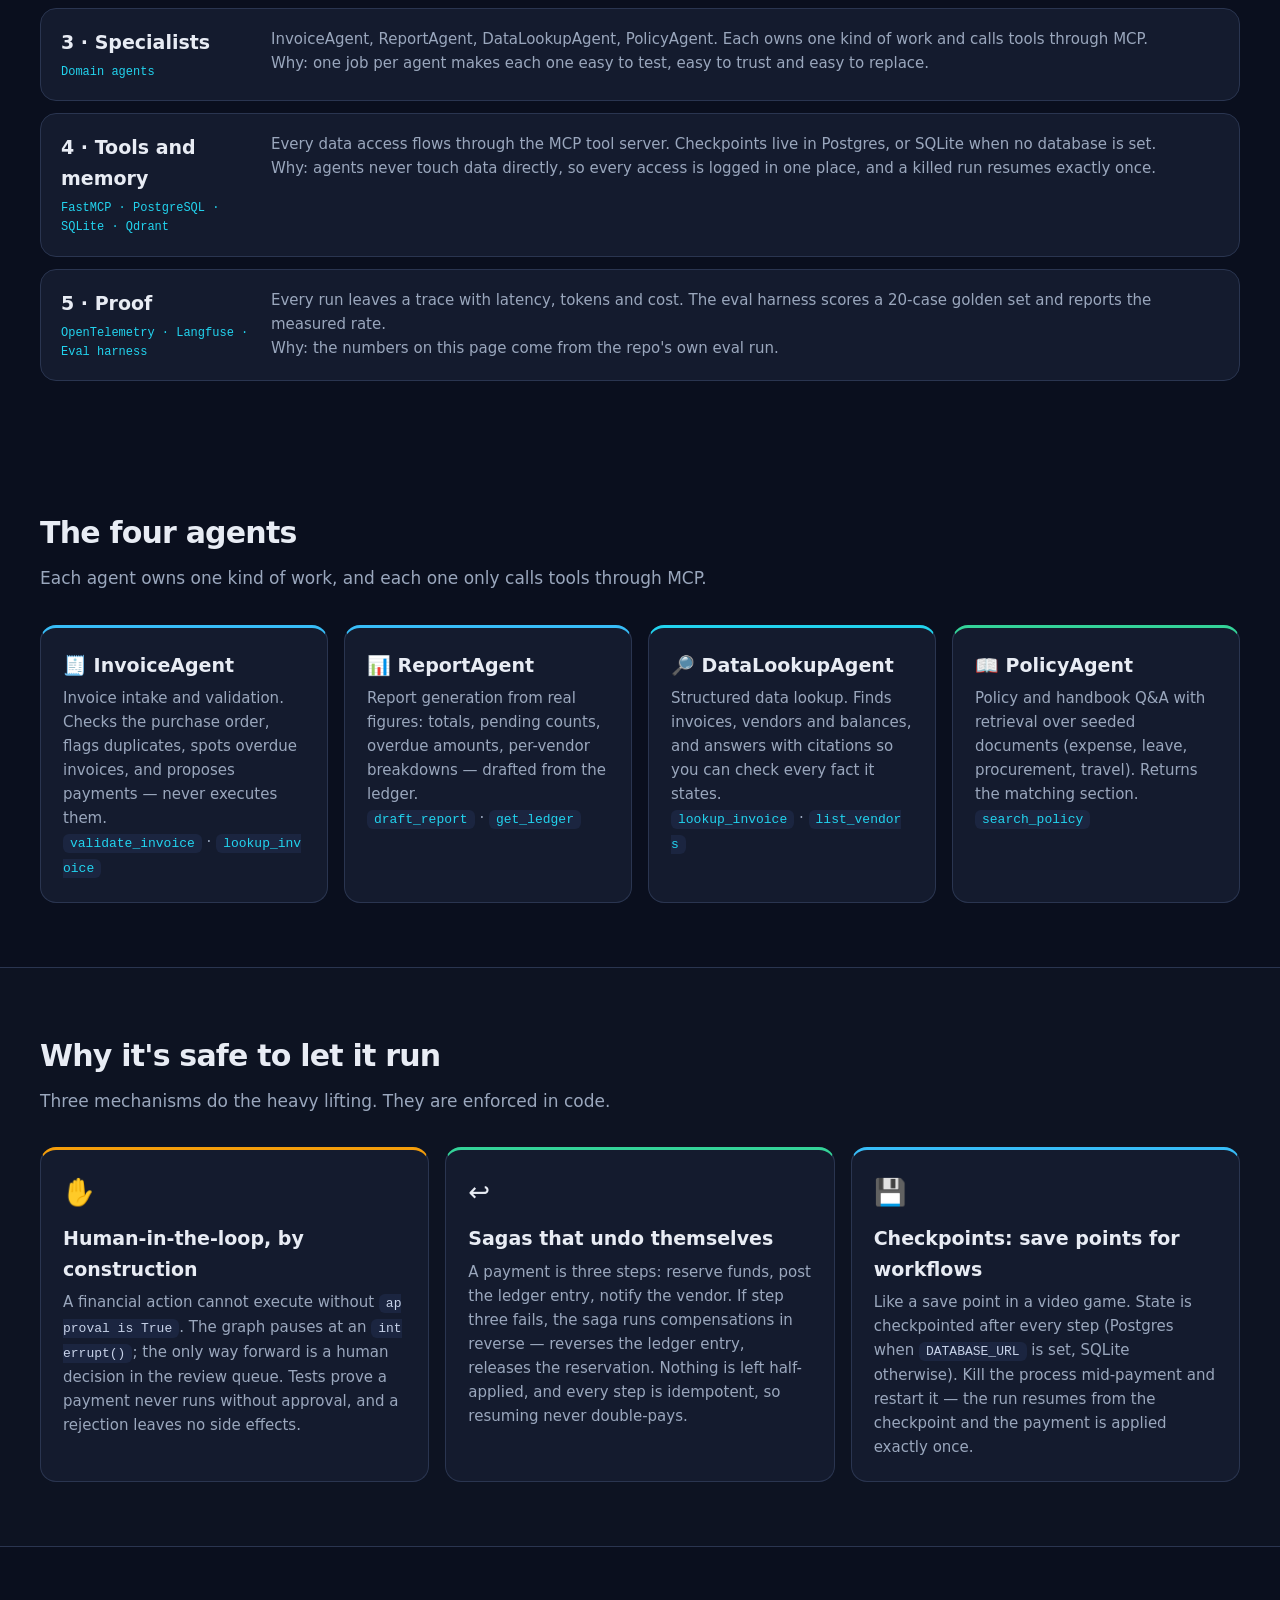
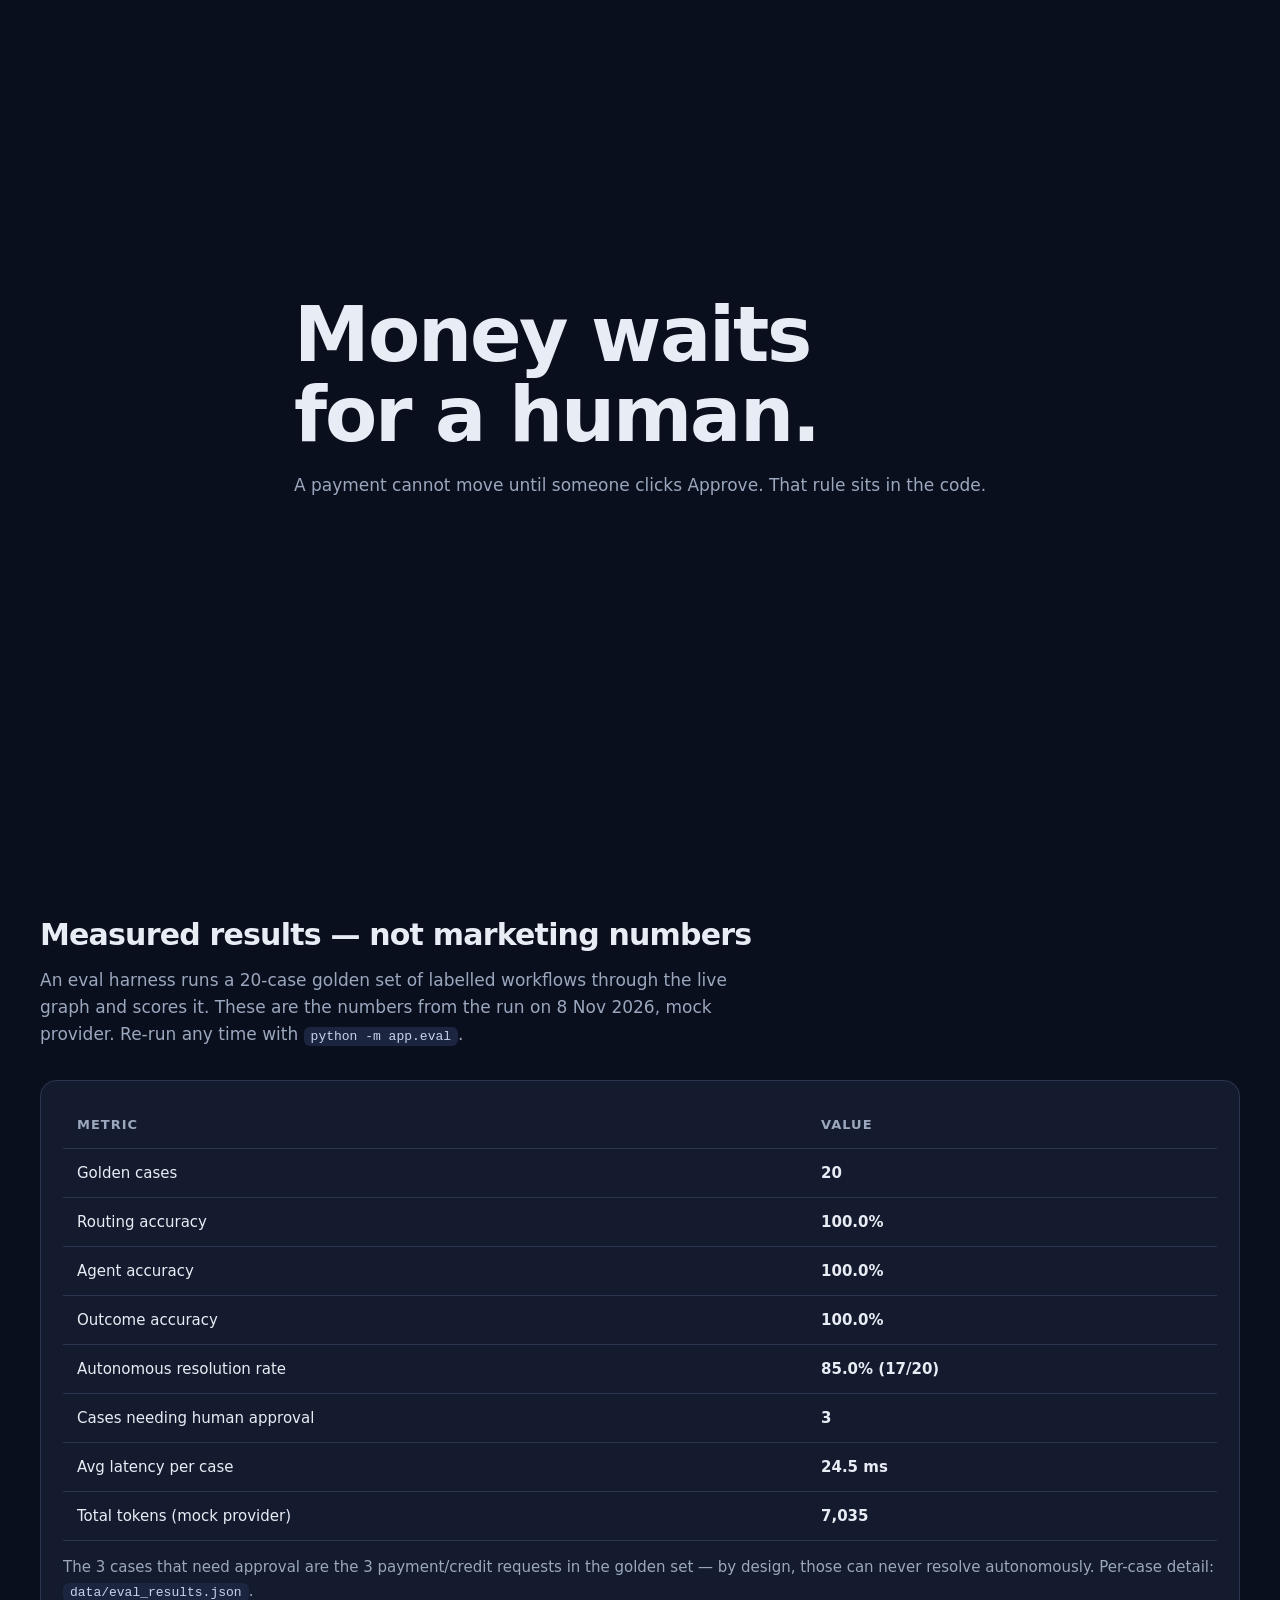
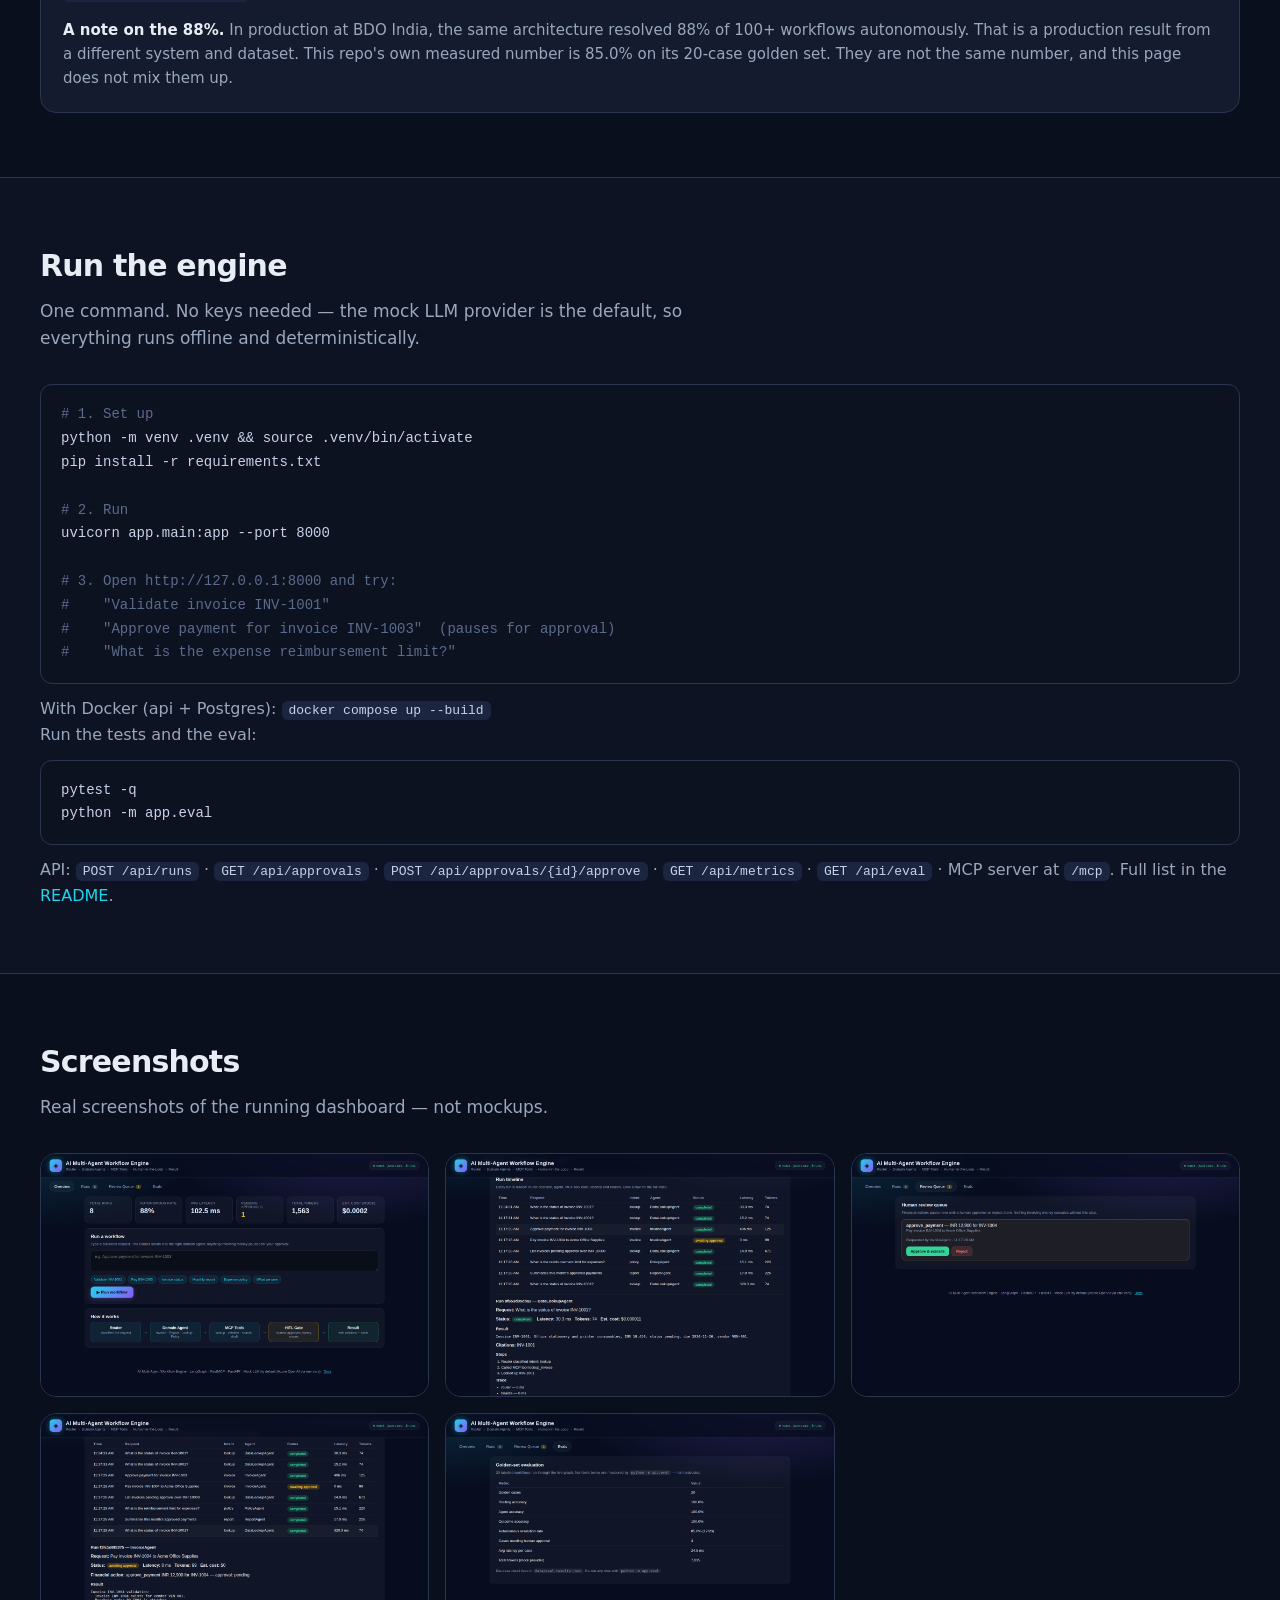
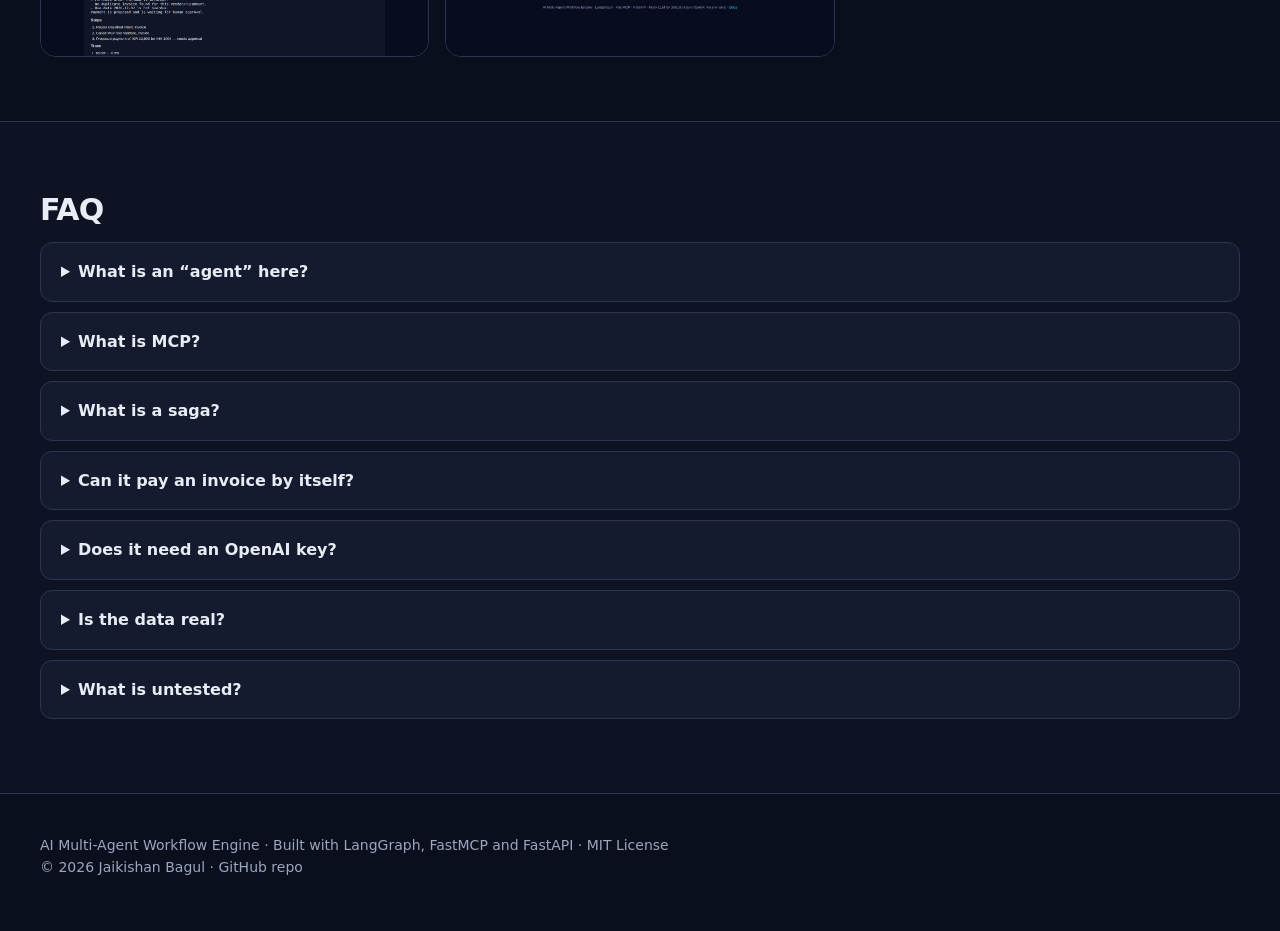
==== commit cbffadfc: "Match sim narration and trace placeholder to the Play button label The button was renamed 'Play the " ====
--- a/docs/index.html
+++ b/docs/index.html
@@ -210,7 +210,7 @@
       <button class="sim-scenario" data-scenario="approve-fail">Approve payment for INV-1003, notify step fails</button>
     </div>
 
-    <p class="sim-narration" id="sim-narration" aria-live="polite">Press Play to run the request through the engine.</p>
+    <p class="sim-narration" id="sim-narration" aria-live="polite">Press Play the run to send the request through the engine.</p>
 
     <div class="sim-panel" id="sim-panel">
       <div class="sim-grid">
@@ -271,7 +271,7 @@
 
         <div class="sim-trace" id="sim-trace">
           <p class="sim-trace-title">Trace · Langfuse</p>
-          <ol id="sim-trace-list"><li class="t-empty">No run yet. Press Play.</li></ol>
+          <ol id="sim-trace-list"><li class="t-empty">No run yet. Press Play the run.</li></ol>
         </div>
       </div>
 
